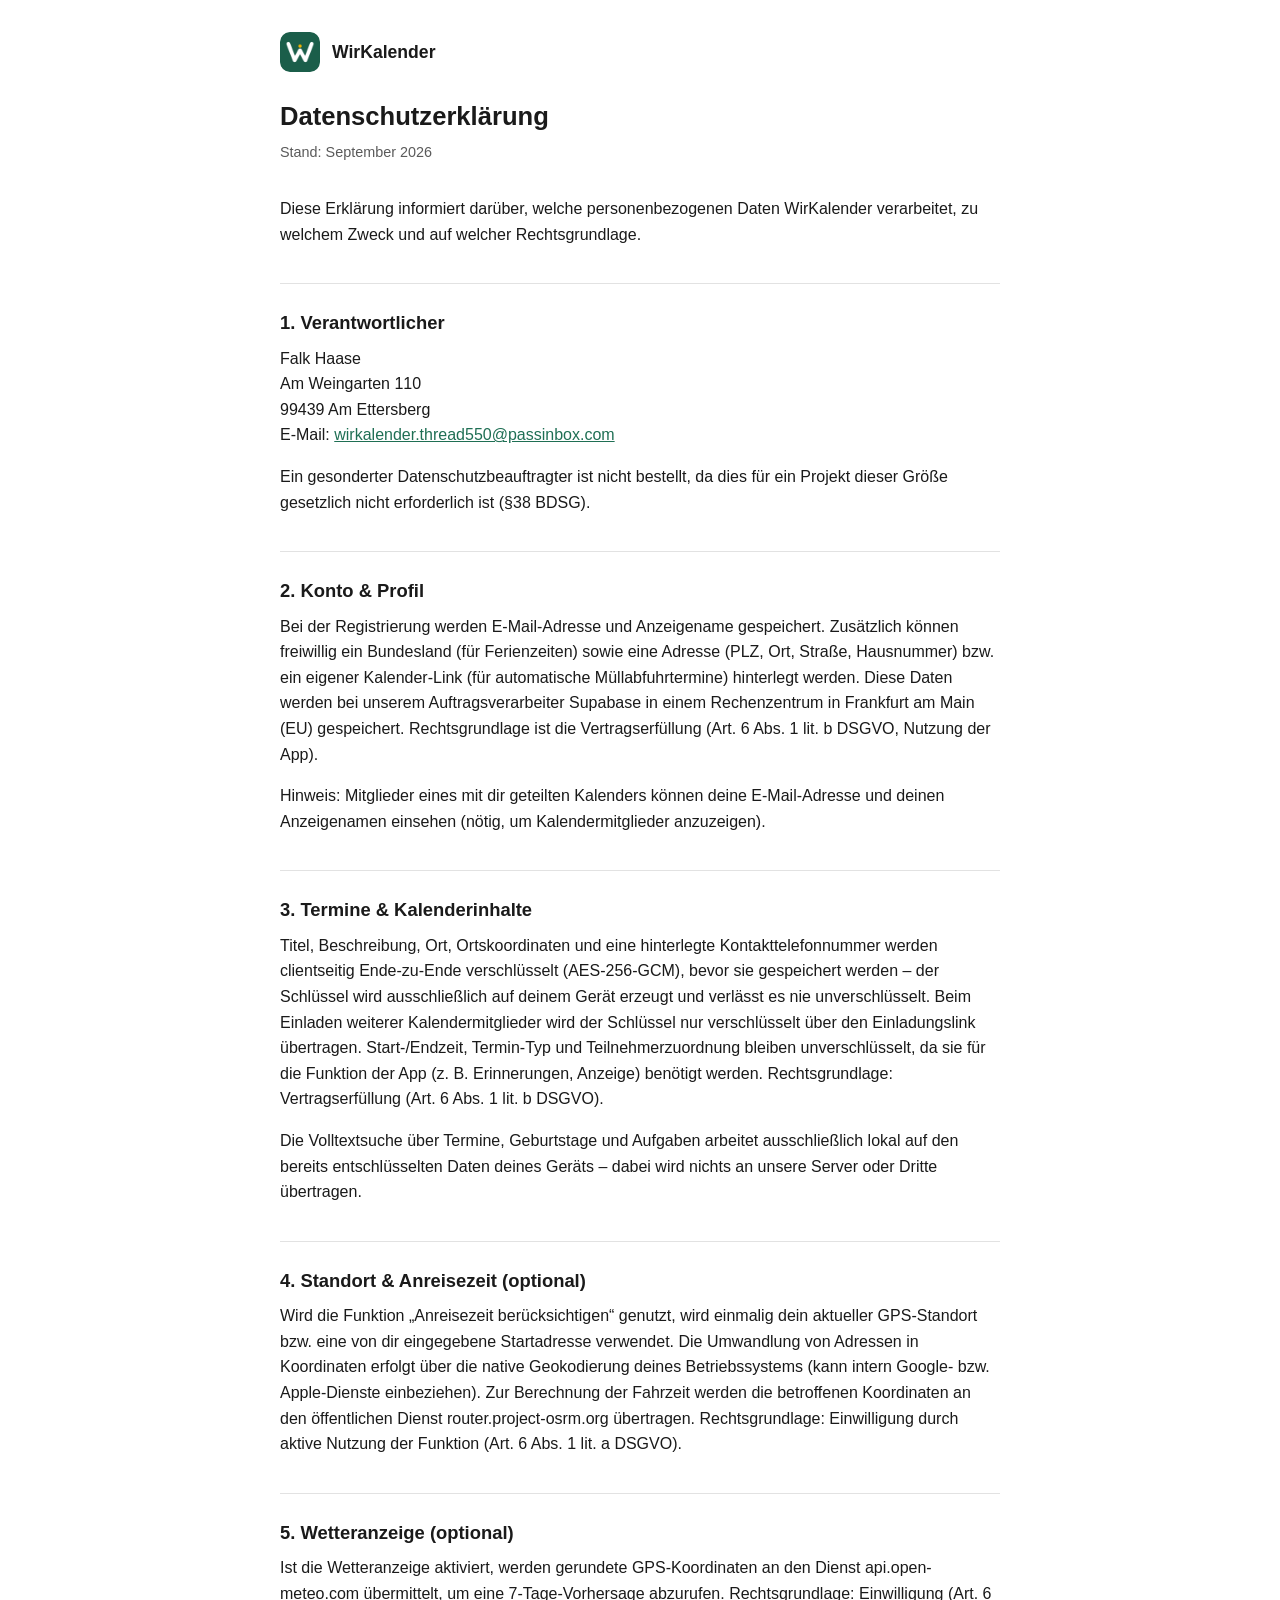
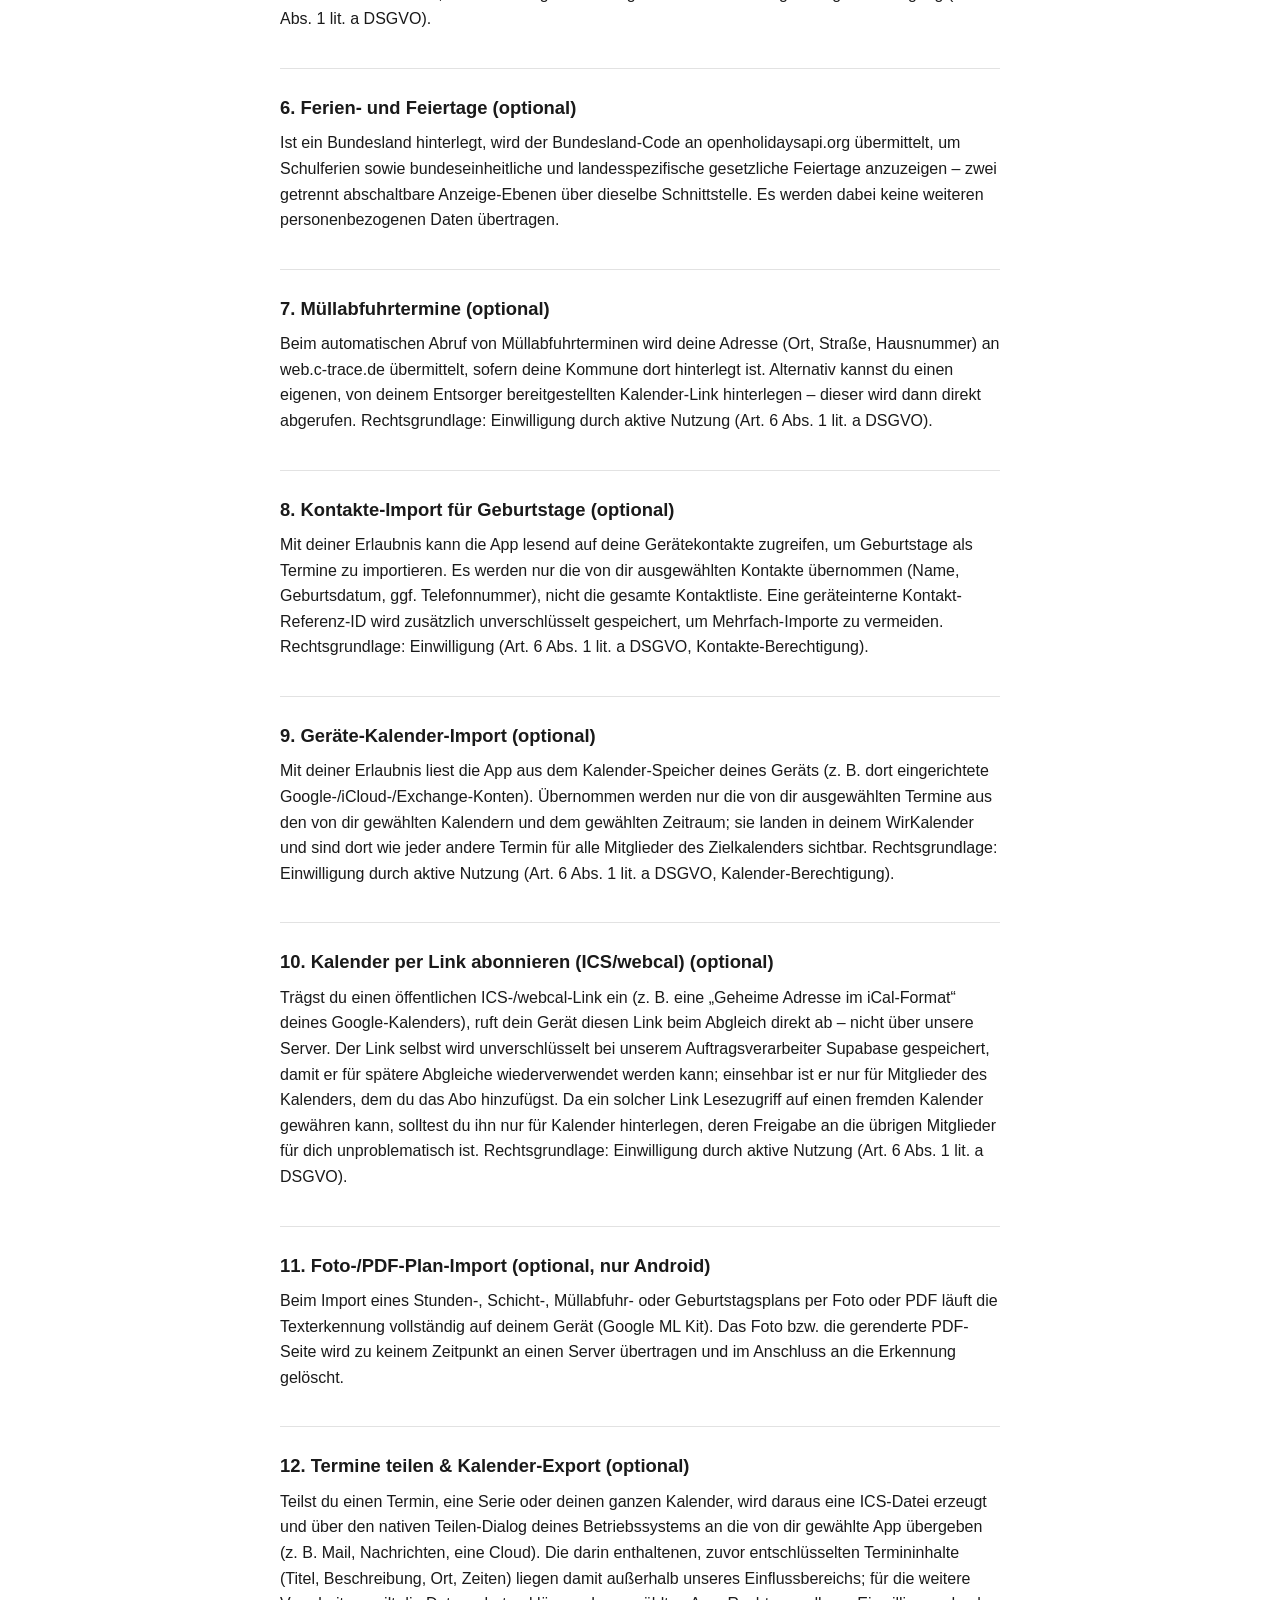
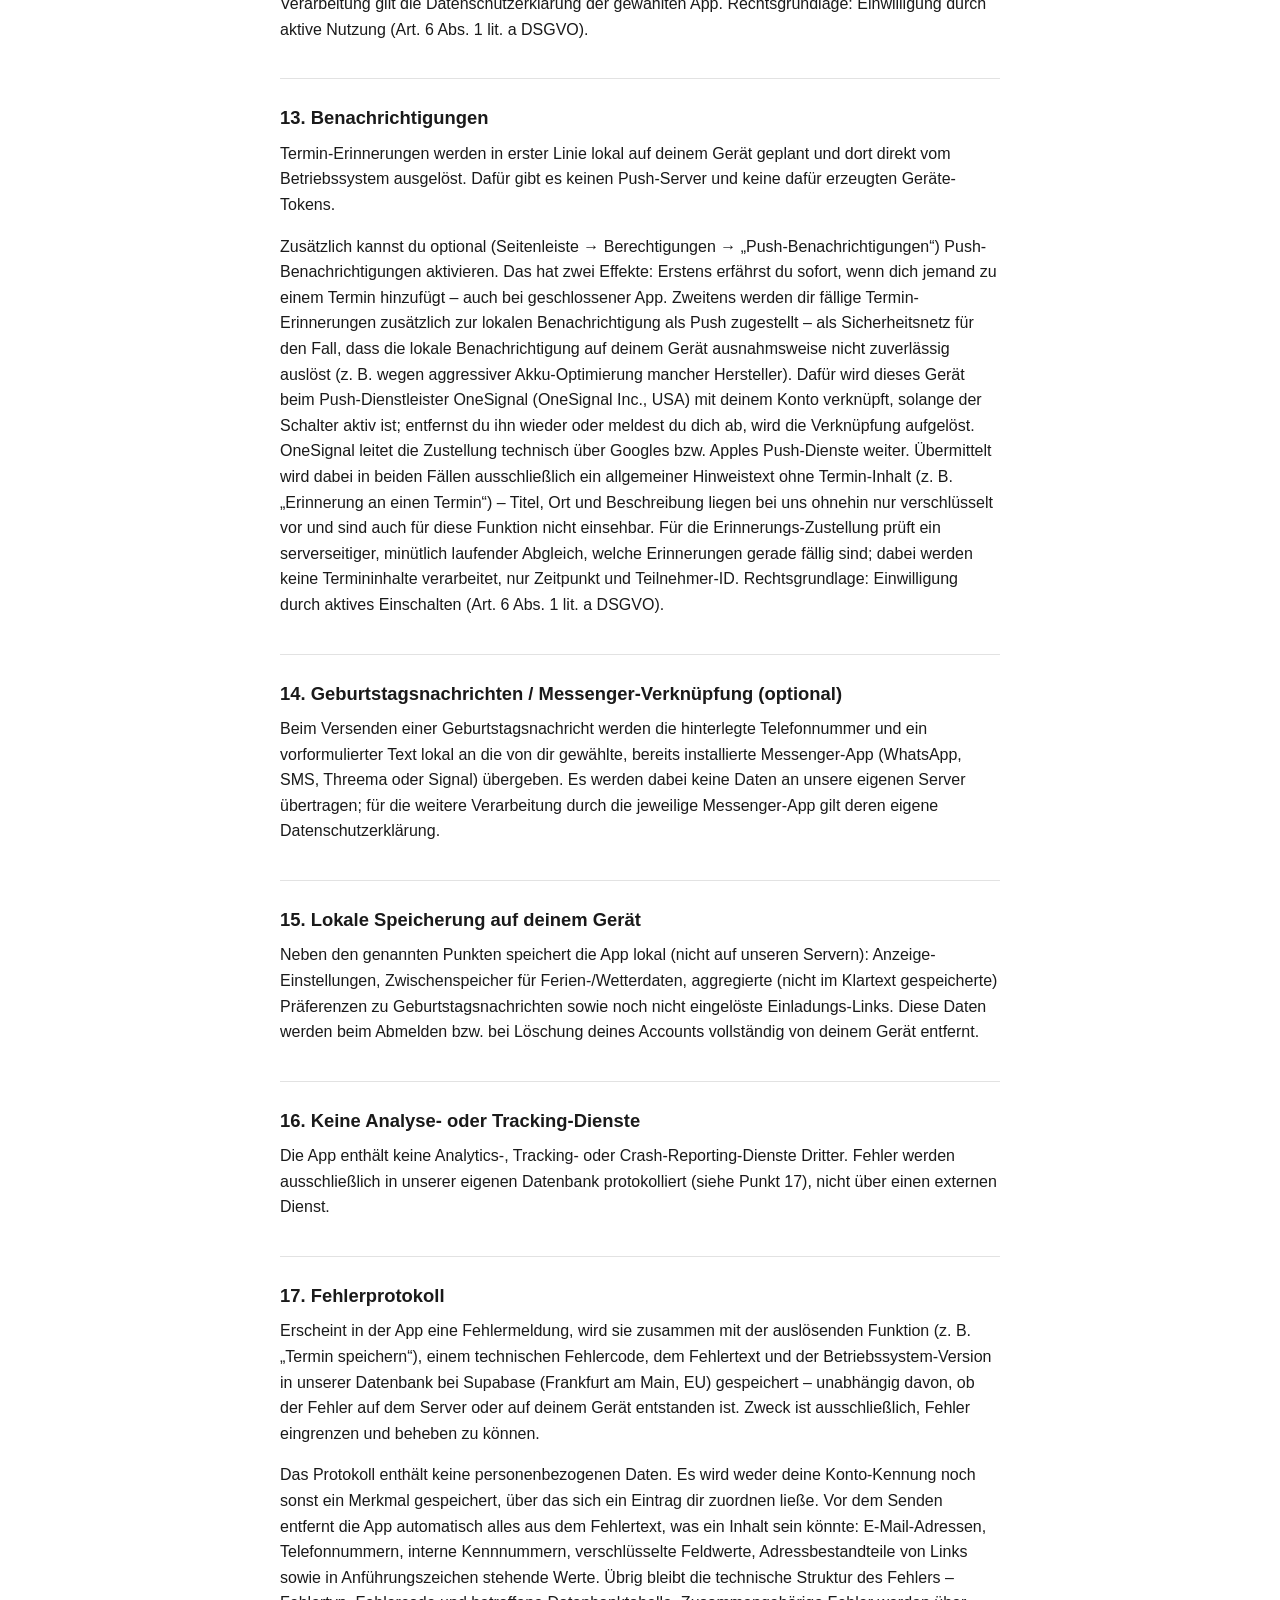
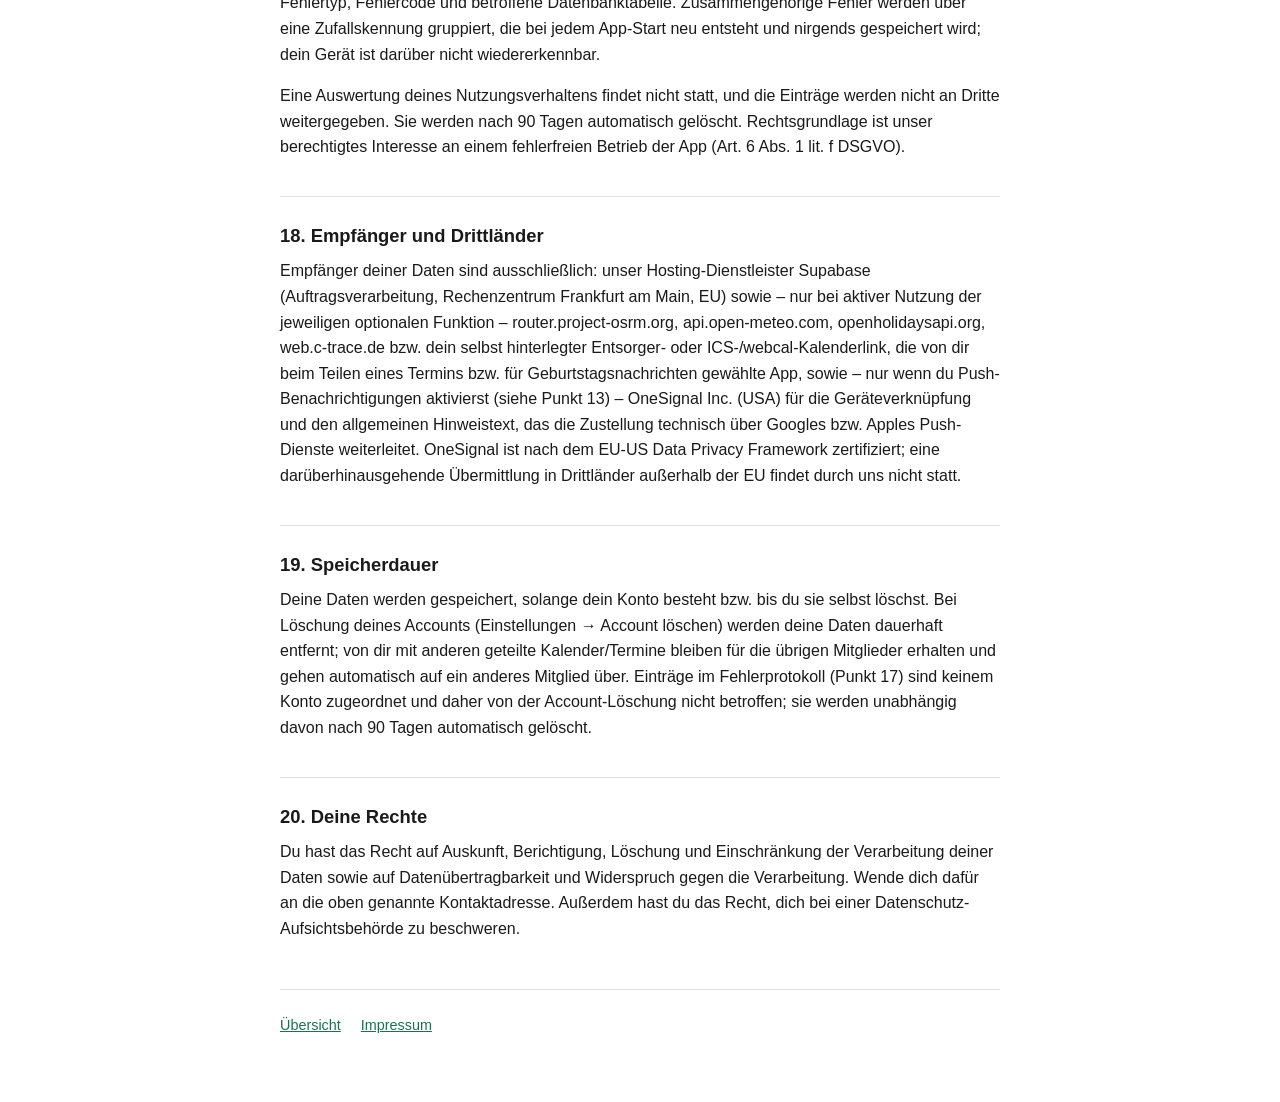
==== datenschutz.html @ 165d1c31 "Öffentliche Datenschutz-/Impressum-Seite für WirKalender (GitHub Pages) Statische, abhängigkeitsfrei" ====
<!DOCTYPE html>
<html lang="de">
<head>
<meta charset="UTF-8">
<meta name="viewport" content="width=device-width, initial-scale=1">
<title>Datenschutzerklärung – WirKalender</title>
<link rel="icon" href="icon.png">
<link rel="stylesheet" href="style.css">
</head>
<body>
<header class="app-header">
  <img src="icon.png" alt="">
  <span class="app-name">WirKalender</span>
</header>
<main>
  <h1>Datenschutzerklärung</h1>
  <p class="stand">Stand: September 2026</p>

  <p>Diese Erklärung informiert darüber, welche personenbezogenen Daten WirKalender
  verarbeitet, zu welchem Zweck und auf welcher Rechtsgrundlage.</p>

  <h2>1. Verantwortlicher</h2>
  <p>
    Falk Haase<br>
    Am Weingarten 110<br>
    99439 Am Ettersberg<br>
    E-Mail: <a href="mailto:wirkalender.thread550@passinbox.com">wirkalender.thread550@passinbox.com</a>
  </p>
  <p>Ein gesonderter Datenschutzbeauftragter ist nicht bestellt, da dies für ein Projekt
  dieser Größe gesetzlich nicht erforderlich ist (§38 BDSG).</p>

  <h2>2. Konto &amp; Profil</h2>
  <p>Bei der Registrierung werden E-Mail-Adresse und Anzeigename gespeichert. Zusätzlich
  können freiwillig ein Bundesland (für Ferienzeiten) sowie eine Adresse (PLZ, Ort, Straße,
  Hausnummer) bzw. ein eigener Kalender-Link (für automatische Müllabfuhrtermine) hinterlegt
  werden. Diese Daten werden bei unserem Auftragsverarbeiter Supabase in einem Rechenzentrum
  in Frankfurt am Main (EU) gespeichert. Rechtsgrundlage ist die Vertragserfüllung (Art. 6
  Abs. 1 lit. b DSGVO, Nutzung der App).</p>
  <p>Hinweis: Mitglieder eines mit dir geteilten Kalenders können deine E-Mail-Adresse und
  deinen Anzeigenamen einsehen (nötig, um Kalendermitglieder anzuzeigen).</p>

  <h2>3. Termine &amp; Kalenderinhalte</h2>
  <p>Titel, Beschreibung, Ort, Ortskoordinaten und eine hinterlegte Kontakttelefonnummer
  werden clientseitig Ende-zu-Ende verschlüsselt (AES-256-GCM), bevor sie gespeichert werden –
  der Schlüssel wird ausschließlich auf deinem Gerät erzeugt und verlässt es nie
  unverschlüsselt. Beim Einladen weiterer Kalendermitglieder wird der Schlüssel nur
  verschlüsselt über den Einladungslink übertragen. Start-/Endzeit, Termin-Typ und
  Teilnehmerzuordnung bleiben unverschlüsselt, da sie für die Funktion der App (z.&nbsp;B.
  Erinnerungen, Anzeige) benötigt werden. Rechtsgrundlage: Vertragserfüllung (Art. 6 Abs. 1
  lit. b DSGVO).</p>
  <p>Die Volltextsuche über Termine, Geburtstage und Aufgaben arbeitet ausschließlich lokal
  auf den bereits entschlüsselten Daten deines Geräts – dabei wird nichts an unsere Server
  oder Dritte übertragen.</p>

  <h2>4. Standort &amp; Anreisezeit (optional)</h2>
  <p>Wird die Funktion „Anreisezeit berücksichtigen“ genutzt, wird einmalig dein aktueller
  GPS-Standort bzw. eine von dir eingegebene Startadresse verwendet. Die Umwandlung von
  Adressen in Koordinaten erfolgt über die native Geokodierung deines Betriebssystems (kann
  intern Google- bzw. Apple-Dienste einbeziehen). Zur Berechnung der Fahrzeit werden die
  betroffenen Koordinaten an den öffentlichen Dienst router.project-osrm.org übertragen.
  Rechtsgrundlage: Einwilligung durch aktive Nutzung der Funktion (Art. 6 Abs. 1 lit. a
  DSGVO).</p>

  <h2>5. Wetteranzeige (optional)</h2>
  <p>Ist die Wetteranzeige aktiviert, werden gerundete GPS-Koordinaten an den Dienst
  api.open-meteo.com übermittelt, um eine 7-Tage-Vorhersage abzurufen. Rechtsgrundlage:
  Einwilligung (Art. 6 Abs. 1 lit. a DSGVO).</p>

  <h2>6. Ferien- und Feiertage (optional)</h2>
  <p>Ist ein Bundesland hinterlegt, wird der Bundesland-Code an openholidaysapi.org
  übermittelt, um Schulferien sowie bundeseinheitliche und landesspezifische gesetzliche
  Feiertage anzuzeigen – zwei getrennt abschaltbare Anzeige-Ebenen über dieselbe
  Schnittstelle. Es werden dabei keine weiteren personenbezogenen Daten übertragen.</p>

  <h2>7. Müllabfuhrtermine (optional)</h2>
  <p>Beim automatischen Abruf von Müllabfuhrterminen wird deine Adresse (Ort, Straße,
  Hausnummer) an web.c-trace.de übermittelt, sofern deine Kommune dort hinterlegt ist.
  Alternativ kannst du einen eigenen, von deinem Entsorger bereitgestellten Kalender-Link
  hinterlegen – dieser wird dann direkt abgerufen. Rechtsgrundlage: Einwilligung durch aktive
  Nutzung (Art. 6 Abs. 1 lit. a DSGVO).</p>

  <h2>8. Kontakte-Import für Geburtstage (optional)</h2>
  <p>Mit deiner Erlaubnis kann die App lesend auf deine Gerätekontakte zugreifen, um
  Geburtstage als Termine zu importieren. Es werden nur die von dir ausgewählten Kontakte
  übernommen (Name, Geburtsdatum, ggf. Telefonnummer), nicht die gesamte Kontaktliste. Eine
  geräteinterne Kontakt-Referenz-ID wird zusätzlich unverschlüsselt gespeichert, um
  Mehrfach-Importe zu vermeiden. Rechtsgrundlage: Einwilligung (Art. 6 Abs. 1 lit. a DSGVO,
  Kontakte-Berechtigung).</p>

  <h2>9. Geräte-Kalender-Import (optional)</h2>
  <p>Mit deiner Erlaubnis liest die App aus dem Kalender-Speicher deines Geräts (z.&nbsp;B.
  dort eingerichtete Google-/iCloud-/Exchange-Konten). Übernommen werden nur die von dir
  ausgewählten Termine aus den von dir gewählten Kalendern und dem gewählten Zeitraum; sie
  landen in deinem WirKalender und sind dort wie jeder andere Termin für alle Mitglieder des
  Zielkalenders sichtbar. Rechtsgrundlage: Einwilligung durch aktive Nutzung (Art. 6 Abs. 1
  lit. a DSGVO, Kalender-Berechtigung).</p>

  <h2>10. Kalender per Link abonnieren (ICS/webcal) (optional)</h2>
  <p>Trägst du einen öffentlichen ICS-/webcal-Link ein (z.&nbsp;B. eine „Geheime Adresse im
  iCal-Format“ deines Google-Kalenders), ruft dein Gerät diesen Link beim Abgleich direkt ab –
  nicht über unsere Server. Der Link selbst wird unverschlüsselt bei unserem
  Auftragsverarbeiter Supabase gespeichert, damit er für spätere Abgleiche wiederverwendet
  werden kann; einsehbar ist er nur für Mitglieder des Kalenders, dem du das Abo hinzufügst.
  Da ein solcher Link Lesezugriff auf einen fremden Kalender gewähren kann, solltest du ihn
  nur für Kalender hinterlegen, deren Freigabe an die übrigen Mitglieder für dich
  unproblematisch ist. Rechtsgrundlage: Einwilligung durch aktive Nutzung (Art. 6 Abs. 1
  lit. a DSGVO).</p>

  <h2>11. Foto-/PDF-Plan-Import (optional, nur Android)</h2>
  <p>Beim Import eines Stunden-, Schicht-, Müllabfuhr- oder Geburtstagsplans per Foto oder PDF
  läuft die Texterkennung vollständig auf deinem Gerät (Google ML Kit). Das Foto bzw. die
  gerenderte PDF-Seite wird zu keinem Zeitpunkt an einen Server übertragen und im Anschluss an
  die Erkennung gelöscht.</p>

  <h2>12. Termine teilen &amp; Kalender-Export (optional)</h2>
  <p>Teilst du einen Termin, eine Serie oder deinen ganzen Kalender, wird daraus eine
  ICS-Datei erzeugt und über den nativen Teilen-Dialog deines Betriebssystems an die von dir
  gewählte App übergeben (z.&nbsp;B. Mail, Nachrichten, eine Cloud). Die darin enthaltenen,
  zuvor entschlüsselten Termininhalte (Titel, Beschreibung, Ort, Zeiten) liegen damit
  außerhalb unseres Einflussbereichs; für die weitere Verarbeitung gilt die
  Datenschutzerklärung der gewählten App. Rechtsgrundlage: Einwilligung durch aktive Nutzung
  (Art. 6 Abs. 1 lit. a DSGVO).</p>

  <h2>13. Benachrichtigungen</h2>
  <p>Termin-Erinnerungen werden in erster Linie lokal auf deinem Gerät geplant und dort direkt
  vom Betriebssystem ausgelöst. Dafür gibt es keinen Push-Server und keine dafür erzeugten
  Geräte-Tokens.</p>
  <p>Zusätzlich kannst du optional (Seitenleiste → Berechtigungen → „Push-Benachrichtigungen“)
  Push-Benachrichtigungen aktivieren. Das hat zwei Effekte: Erstens erfährst du sofort, wenn
  dich jemand zu einem Termin hinzufügt – auch bei geschlossener App. Zweitens werden dir
  fällige Termin-Erinnerungen zusätzlich zur lokalen Benachrichtigung als Push zugestellt – als
  Sicherheitsnetz für den Fall, dass die lokale Benachrichtigung auf deinem Gerät ausnahmsweise
  nicht zuverlässig auslöst (z.&nbsp;B. wegen aggressiver Akku-Optimierung mancher Hersteller).
  Dafür wird dieses Gerät beim Push-Dienstleister OneSignal (OneSignal Inc., USA) mit deinem
  Konto verknüpft, solange der Schalter aktiv ist; entfernst du ihn wieder oder meldest du dich
  ab, wird die Verknüpfung aufgelöst. OneSignal leitet die Zustellung technisch über Googles
  bzw. Apples Push-Dienste weiter. Übermittelt wird dabei in beiden Fällen ausschließlich ein
  allgemeiner Hinweistext ohne Termin-Inhalt (z.&nbsp;B. „Erinnerung an einen Termin“) – Titel,
  Ort und Beschreibung liegen bei uns ohnehin nur verschlüsselt vor und sind auch für diese
  Funktion nicht einsehbar. Für die Erinnerungs-Zustellung prüft ein serverseitiger, minütlich
  laufender Abgleich, welche Erinnerungen gerade fällig sind; dabei werden keine Termininhalte
  verarbeitet, nur Zeitpunkt und Teilnehmer-ID. Rechtsgrundlage: Einwilligung durch aktives
  Einschalten (Art. 6 Abs. 1 lit. a DSGVO).</p>

  <h2>14. Geburtstagsnachrichten / Messenger-Verknüpfung (optional)</h2>
  <p>Beim Versenden einer Geburtstagsnachricht werden die hinterlegte Telefonnummer und ein
  vorformulierter Text lokal an die von dir gewählte, bereits installierte Messenger-App
  (WhatsApp, SMS, Threema oder Signal) übergeben. Es werden dabei keine Daten an unsere
  eigenen Server übertragen; für die weitere Verarbeitung durch die jeweilige Messenger-App
  gilt deren eigene Datenschutzerklärung.</p>

  <h2>15. Lokale Speicherung auf deinem Gerät</h2>
  <p>Neben den genannten Punkten speichert die App lokal (nicht auf unseren Servern):
  Anzeige-Einstellungen, Zwischenspeicher für Ferien-/Wetterdaten, aggregierte (nicht im
  Klartext gespeicherte) Präferenzen zu Geburtstagsnachrichten sowie noch nicht eingelöste
  Einladungs-Links. Diese Daten werden beim Abmelden bzw. bei Löschung deines Accounts
  vollständig von deinem Gerät entfernt.</p>

  <h2>16. Keine Analyse- oder Tracking-Dienste</h2>
  <p>Die App enthält keine Analytics-, Tracking- oder Crash-Reporting-Dienste Dritter. Fehler
  werden ausschließlich in unserer eigenen Datenbank protokolliert (siehe Punkt 17), nicht
  über einen externen Dienst.</p>

  <h2>17. Fehlerprotokoll</h2>
  <p>Erscheint in der App eine Fehlermeldung, wird sie zusammen mit der auslösenden Funktion
  (z.&nbsp;B. „Termin speichern“), einem technischen Fehlercode, dem Fehlertext und der
  Betriebssystem-Version in unserer Datenbank bei Supabase (Frankfurt am Main, EU) gespeichert
  – unabhängig davon, ob der Fehler auf dem Server oder auf deinem Gerät entstanden ist. Zweck
  ist ausschließlich, Fehler eingrenzen und beheben zu können.</p>
  <p>Das Protokoll enthält keine personenbezogenen Daten. Es wird weder deine Konto-Kennung
  noch sonst ein Merkmal gespeichert, über das sich ein Eintrag dir zuordnen ließe. Vor dem
  Senden entfernt die App automatisch alles aus dem Fehlertext, was ein Inhalt sein könnte:
  E-Mail-Adressen, Telefonnummern, interne Kennnummern, verschlüsselte Feldwerte,
  Adressbestandteile von Links sowie in Anführungszeichen stehende Werte. Übrig bleibt die
  technische Struktur des Fehlers – Fehlertyp, Fehlercode und betroffene Datenbanktabelle.
  Zusammengehörige Fehler werden über eine Zufallskennung gruppiert, die bei jedem App-Start
  neu entsteht und nirgends gespeichert wird; dein Gerät ist darüber nicht wiedererkennbar.</p>
  <p>Eine Auswertung deines Nutzungsverhaltens findet nicht statt, und die Einträge werden
  nicht an Dritte weitergegeben. Sie werden nach 90 Tagen automatisch gelöscht.
  Rechtsgrundlage ist unser berechtigtes Interesse an einem fehlerfreien Betrieb der App
  (Art. 6 Abs. 1 lit. f DSGVO).</p>

  <h2>18. Empfänger und Drittländer</h2>
  <p>Empfänger deiner Daten sind ausschließlich: unser Hosting-Dienstleister Supabase
  (Auftragsverarbeitung, Rechenzentrum Frankfurt am Main, EU) sowie – nur bei aktiver Nutzung
  der jeweiligen optionalen Funktion – router.project-osrm.org, api.open-meteo.com,
  openholidaysapi.org, web.c-trace.de bzw. dein selbst hinterlegter Entsorger- oder
  ICS-/webcal-Kalenderlink, die von dir beim Teilen eines Termins bzw. für
  Geburtstagsnachrichten gewählte App, sowie – nur wenn du Push-Benachrichtigungen aktivierst
  (siehe Punkt 13) – OneSignal Inc. (USA) für die Geräteverknüpfung und den allgemeinen
  Hinweistext, das die Zustellung technisch über Googles bzw. Apples Push-Dienste weiterleitet.
  OneSignal ist nach dem EU-US Data Privacy Framework zertifiziert; eine darüberhinausgehende
  Übermittlung in Drittländer außerhalb der EU findet durch uns nicht statt.</p>

  <h2>19. Speicherdauer</h2>
  <p>Deine Daten werden gespeichert, solange dein Konto besteht bzw. bis du sie selbst
  löschst. Bei Löschung deines Accounts (Einstellungen → Account löschen) werden deine Daten
  dauerhaft entfernt; von dir mit anderen geteilte Kalender/Termine bleiben für die übrigen
  Mitglieder erhalten und gehen automatisch auf ein anderes Mitglied über. Einträge im
  Fehlerprotokoll (Punkt 17) sind keinem Konto zugeordnet und daher von der Account-Löschung
  nicht betroffen; sie werden unabhängig davon nach 90 Tagen automatisch gelöscht.</p>

  <h2>20. Deine Rechte</h2>
  <p>Du hast das Recht auf Auskunft, Berichtigung, Löschung und Einschränkung der Verarbeitung
  deiner Daten sowie auf Datenübertragbarkeit und Widerspruch gegen die Verarbeitung. Wende
  dich dafür an die oben genannte Kontaktadresse. Außerdem hast du das Recht, dich bei einer
  Datenschutz-Aufsichtsbehörde zu beschweren.</p>

  <nav class="legal-links">
    <a href="index.html">Übersicht</a>
    <a href="impressum.html">Impressum</a>
  </nav>
</main>
</body>
</html>
---- style.css ----
:root {
  color-scheme: light dark;
  --bg: #ffffff;
  --fg: #1a1a1a;
  --muted: #5a5a5a;
  --accent: #1f6f54;
  --border: #e2e2e2;
  --max-width: 720px;
}

@media (prefers-color-scheme: dark) {
  :root {
    --bg: #121212;
    --fg: #ececec;
    --muted: #a8a8a8;
    --accent: #6fcf9e;
    --border: #2a2a2a;
  }
}

* {
  box-sizing: border-box;
}

body {
  margin: 0;
  padding: 2rem 1rem 4rem;
  background: var(--bg);
  color: var(--fg);
  font-family: -apple-system, BlinkMacSystemFont, "Segoe UI", Roboto, Helvetica, Arial, sans-serif;
  line-height: 1.6;
}

main {
  max-width: var(--max-width);
  margin: 0 auto;
}

header.app-header {
  max-width: var(--max-width);
  margin: 0 auto 1.5rem;
  display: flex;
  align-items: center;
  gap: 0.75rem;
}

header.app-header img {
  width: 40px;
  height: 40px;
  border-radius: 10px;
}

header.app-header .app-name {
  font-weight: 600;
  font-size: 1.1rem;
}

h1 {
  font-size: 1.6rem;
  margin-bottom: 0.25rem;
}

.stand {
  color: var(--muted);
  font-size: 0.9rem;
  margin-top: 0;
  margin-bottom: 2rem;
}

h2 {
  font-size: 1.15rem;
  margin-top: 2.25rem;
  margin-bottom: 0.5rem;
  border-top: 1px solid var(--border);
  padding-top: 1.5rem;
}

h3 {
  font-size: 1rem;
  margin-top: 1.5rem;
  margin-bottom: 0.35rem;
}

p {
  margin: 0 0 1rem;
}

a {
  color: var(--accent);
}

nav.legal-links {
  margin-top: 3rem;
  padding-top: 1.5rem;
  border-top: 1px solid var(--border);
  font-size: 0.9rem;
}

nav.legal-links a {
  margin-right: 1rem;
}

.index-links a {
  display: block;
  padding: 0.9rem 1rem;
  margin-bottom: 0.75rem;
  border: 1px solid var(--border);
  border-radius: 10px;
  text-decoration: none;
  color: var(--fg);
  font-weight: 500;
}

.index-links a:hover {
  border-color: var(--accent);
}

footer {
  margin-top: 3rem;
  color: var(--muted);
  font-size: 0.85rem;
}
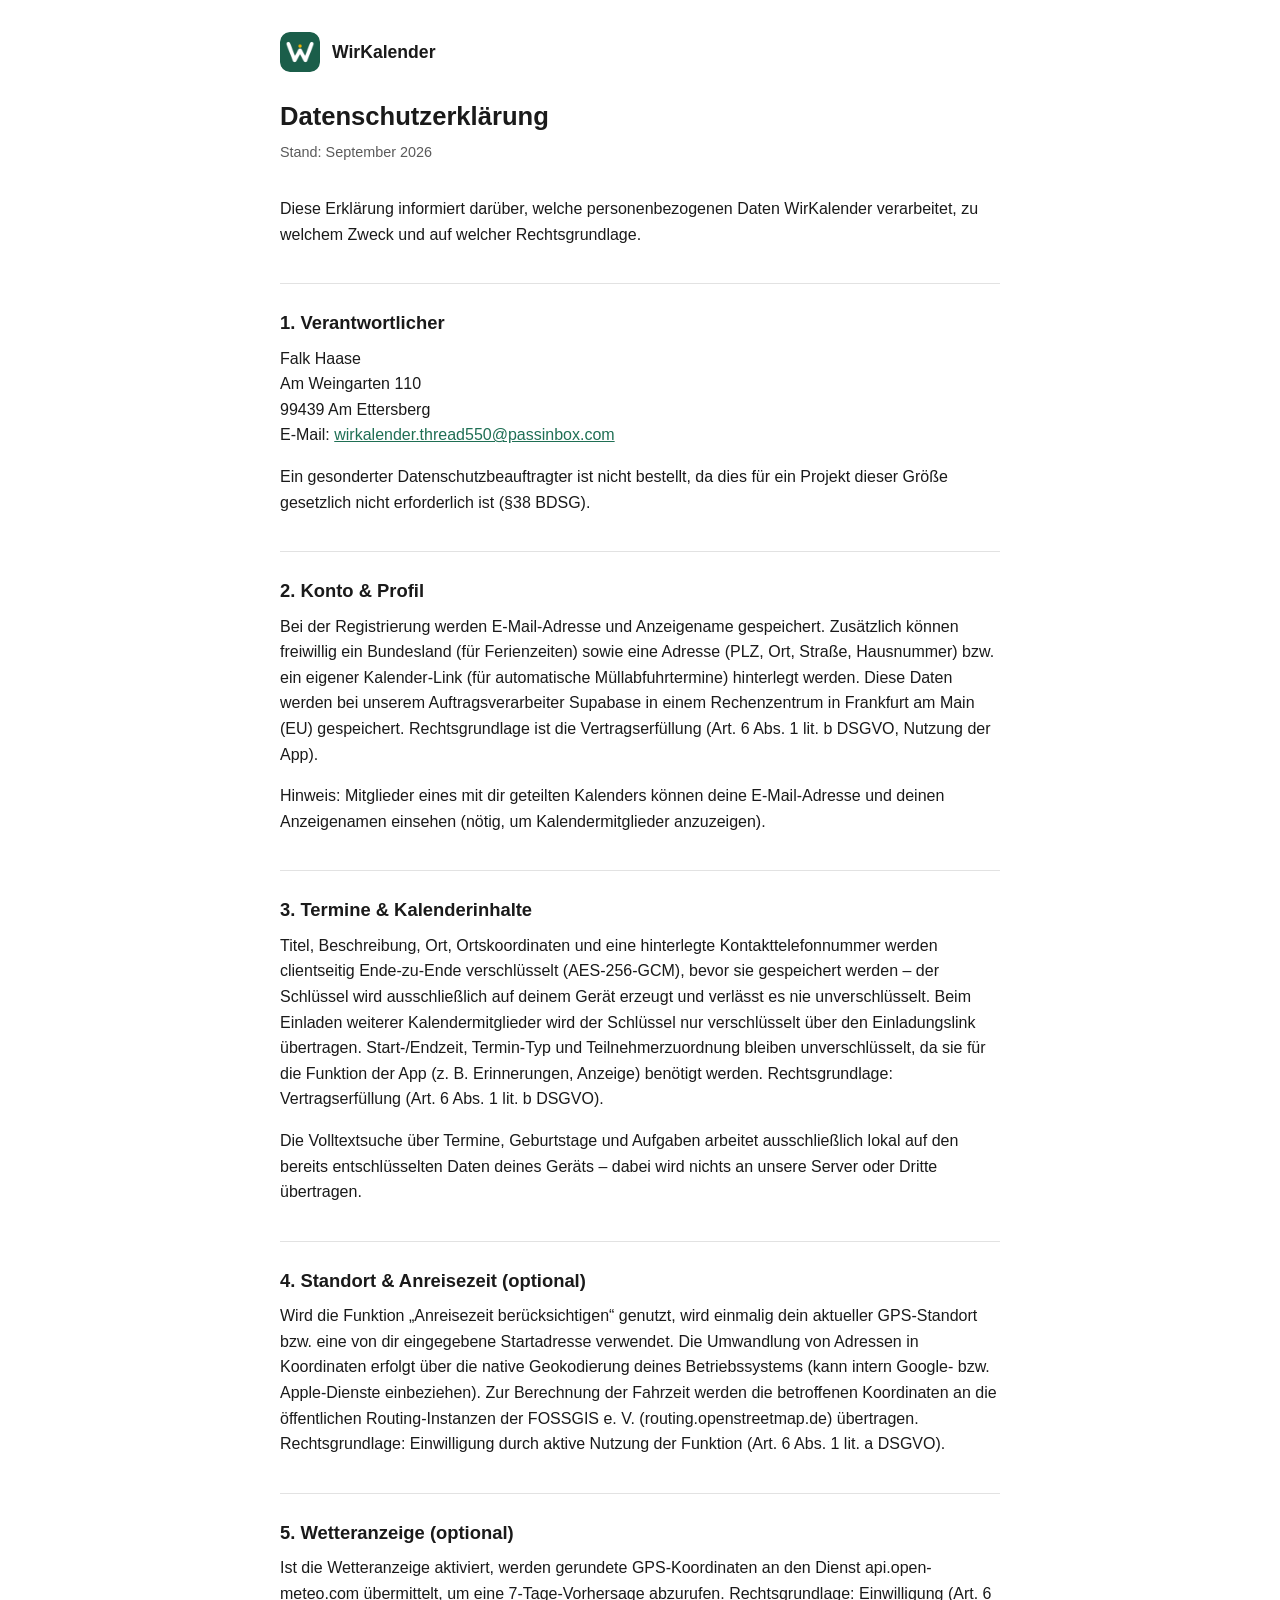
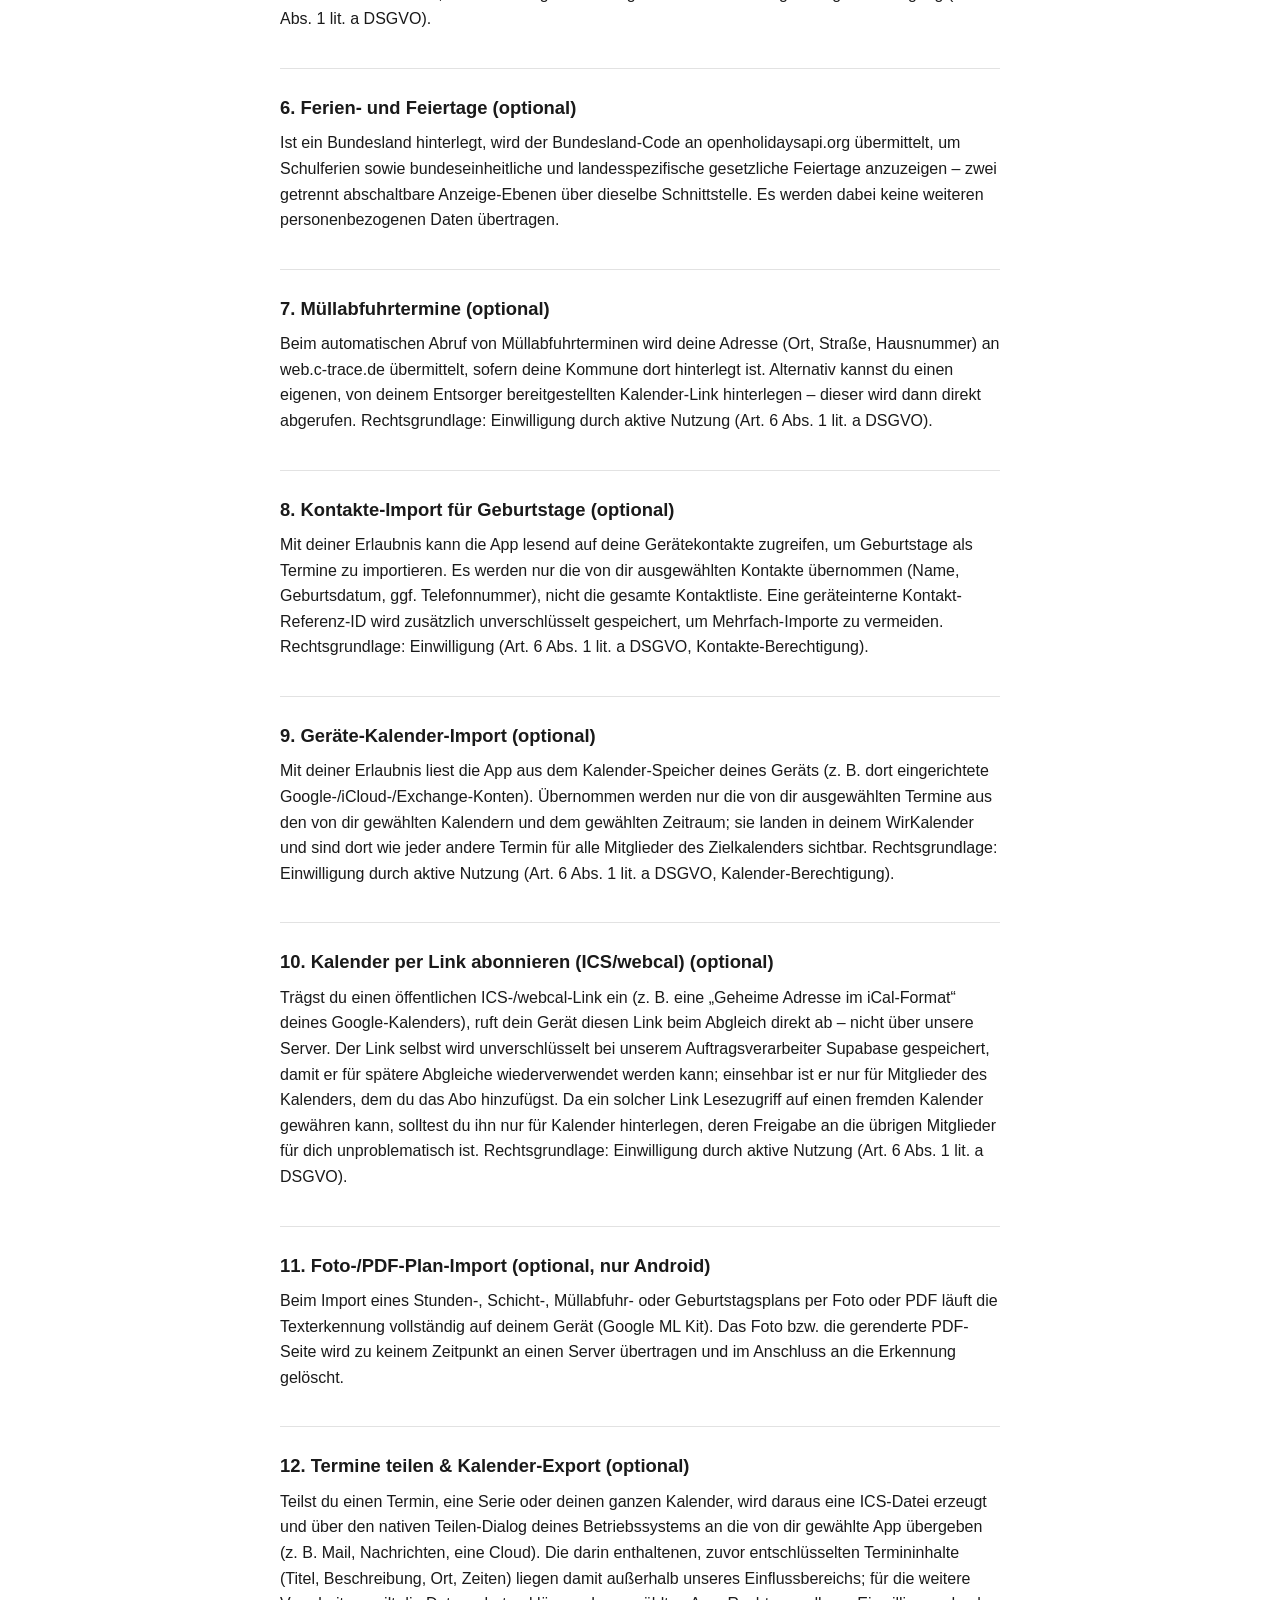
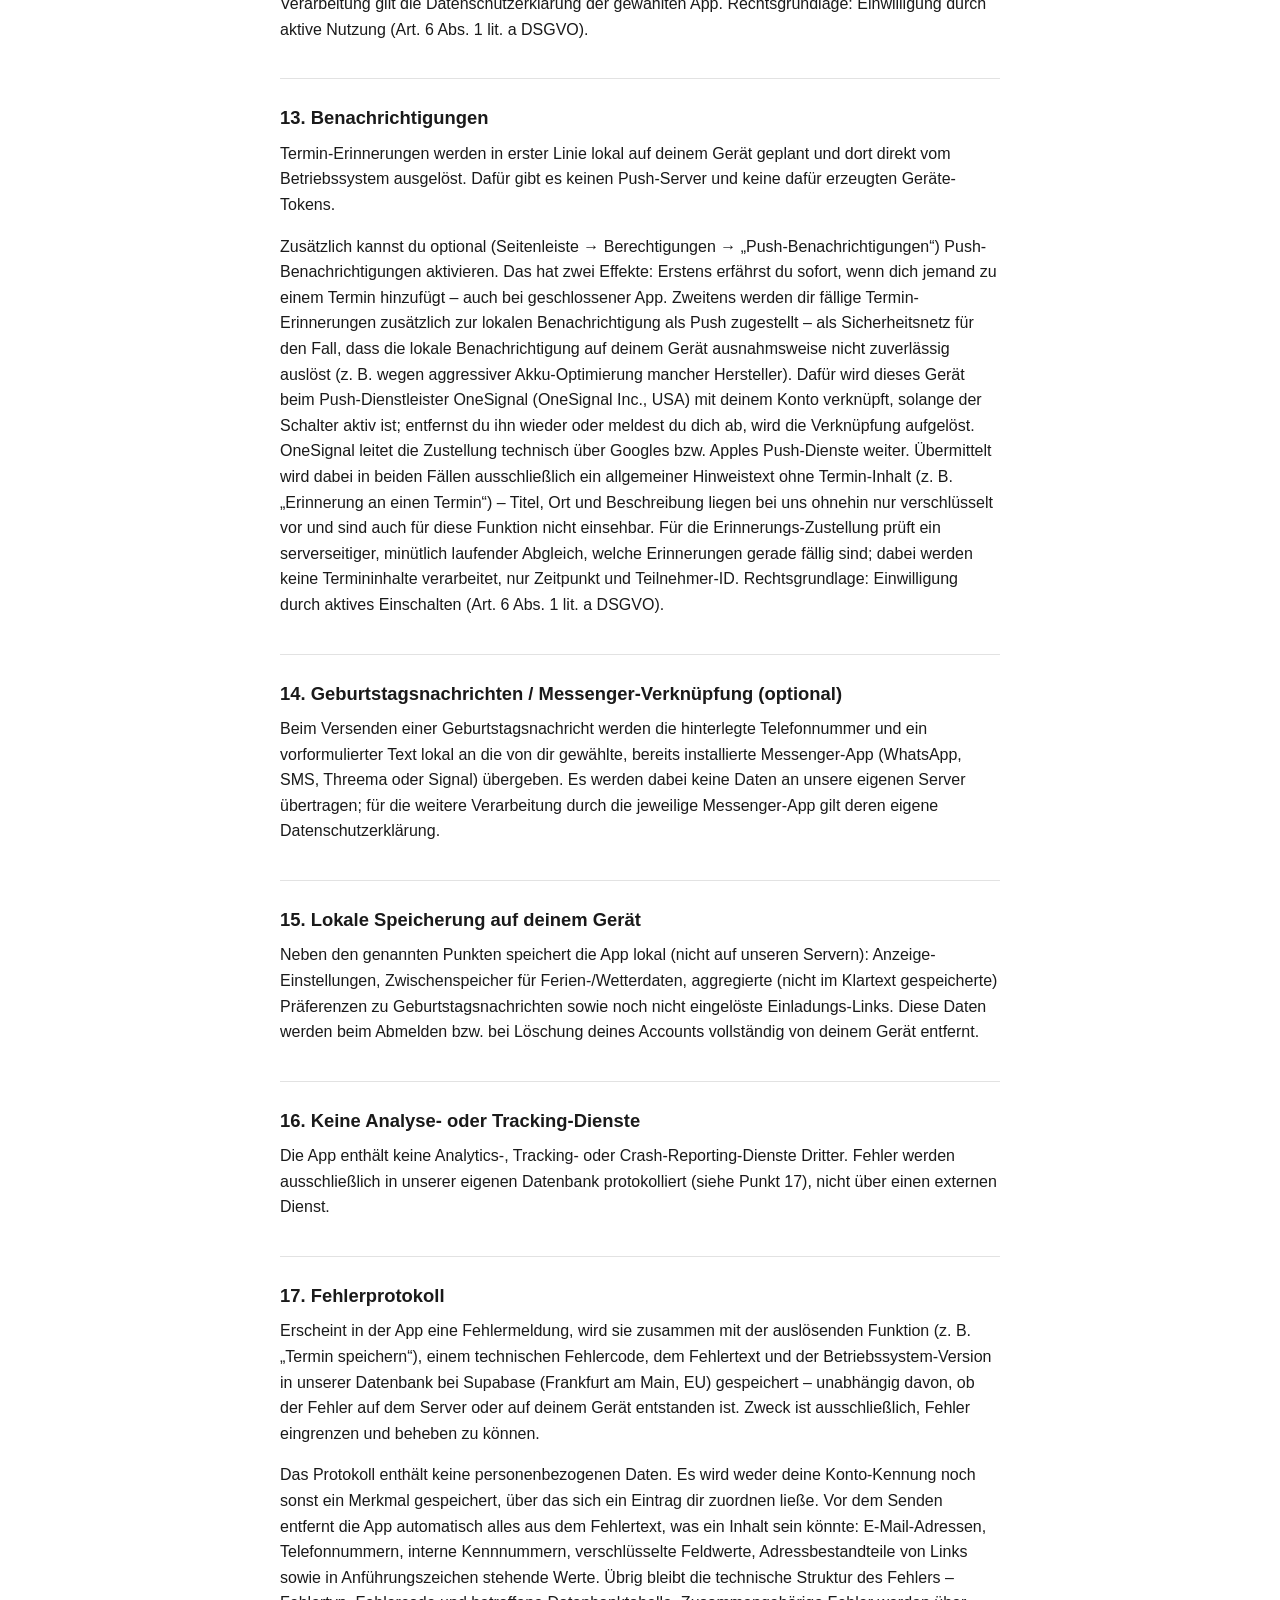
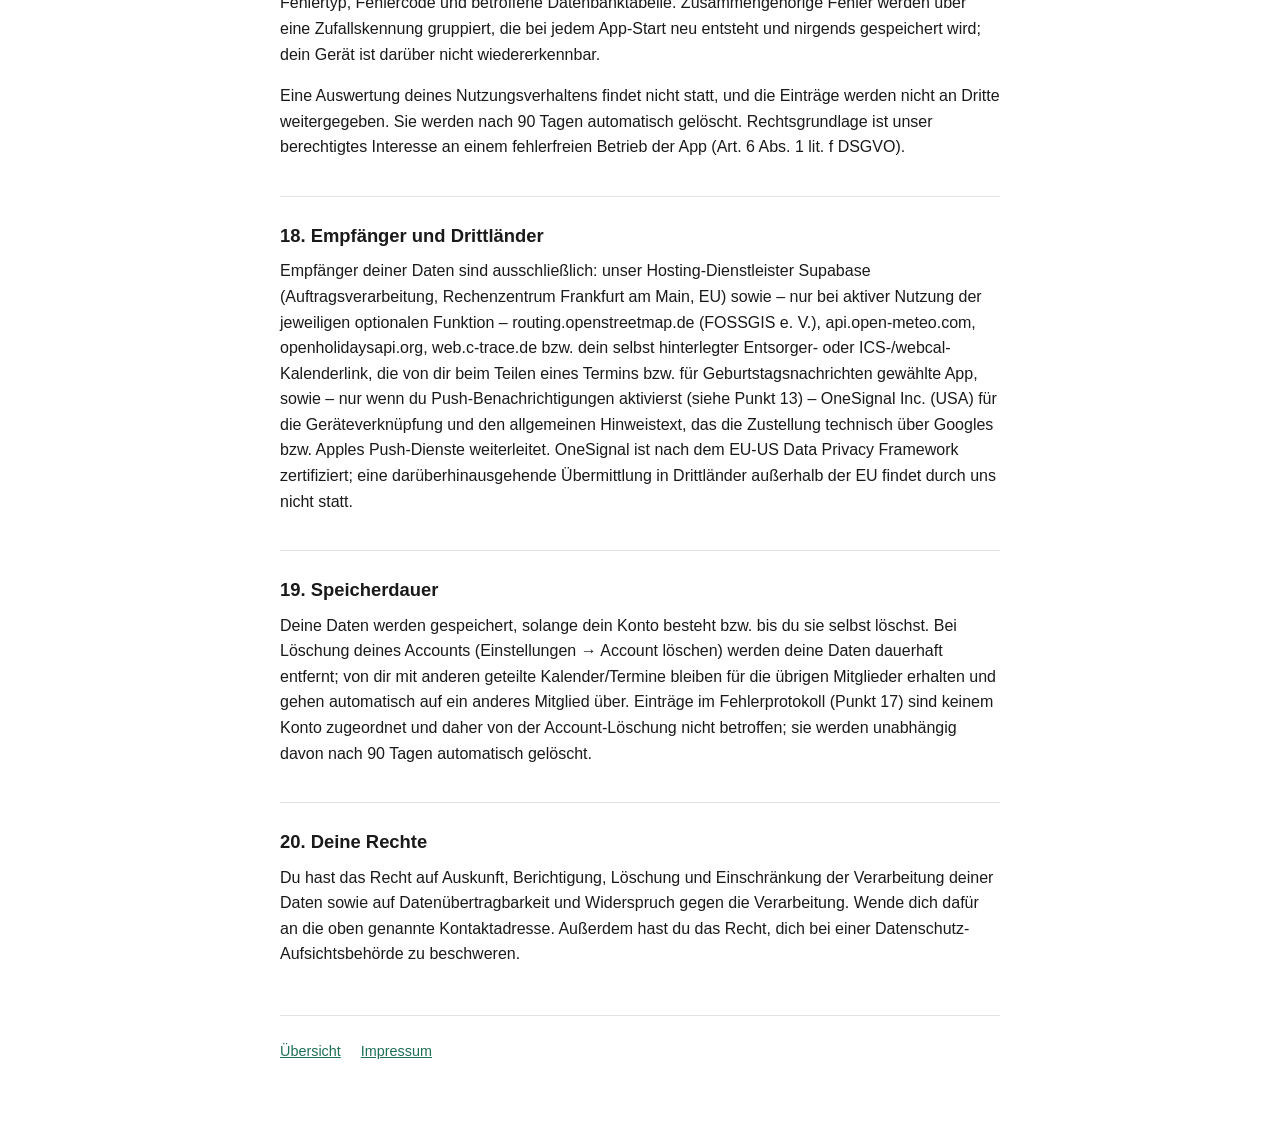
==== commit e8f01dc5: "Routing-Dienst korrigiert: FOSSGIS statt router.project-osrm.org Die Datenschutzerklärung nannte wei" ====
--- a/datenschutz.html
+++ b/datenschutz.html
@@ -57,9 +57,9 @@
   GPS-Standort bzw. eine von dir eingegebene Startadresse verwendet. Die Umwandlung von
   Adressen in Koordinaten erfolgt über die native Geokodierung deines Betriebssystems (kann
   intern Google- bzw. Apple-Dienste einbeziehen). Zur Berechnung der Fahrzeit werden die
-  betroffenen Koordinaten an den öffentlichen Dienst router.project-osrm.org übertragen.
-  Rechtsgrundlage: Einwilligung durch aktive Nutzung der Funktion (Art. 6 Abs. 1 lit. a
-  DSGVO).</p>
+  betroffenen Koordinaten an die öffentlichen Routing-Instanzen der FOSSGIS e.&nbsp;V.
+  (routing.openstreetmap.de) übertragen. Rechtsgrundlage: Einwilligung durch aktive Nutzung der
+  Funktion (Art. 6 Abs. 1 lit. a DSGVO).</p>
 
   <h2>5. Wetteranzeige (optional)</h2>
   <p>Ist die Wetteranzeige aktiviert, werden gerundete GPS-Koordinaten an den Dienst
@@ -183,7 +183,8 @@
   <h2>18. Empfänger und Drittländer</h2>
   <p>Empfänger deiner Daten sind ausschließlich: unser Hosting-Dienstleister Supabase
   (Auftragsverarbeitung, Rechenzentrum Frankfurt am Main, EU) sowie – nur bei aktiver Nutzung
-  der jeweiligen optionalen Funktion – router.project-osrm.org, api.open-meteo.com,
+  der jeweiligen optionalen Funktion – routing.openstreetmap.de (FOSSGIS e.&nbsp;V.),
+  api.open-meteo.com,
   openholidaysapi.org, web.c-trace.de bzw. dein selbst hinterlegter Entsorger- oder
   ICS-/webcal-Kalenderlink, die von dir beim Teilen eines Termins bzw. für
   Geburtstagsnachrichten gewählte App, sowie – nur wenn du Push-Benachrichtigungen aktivierst
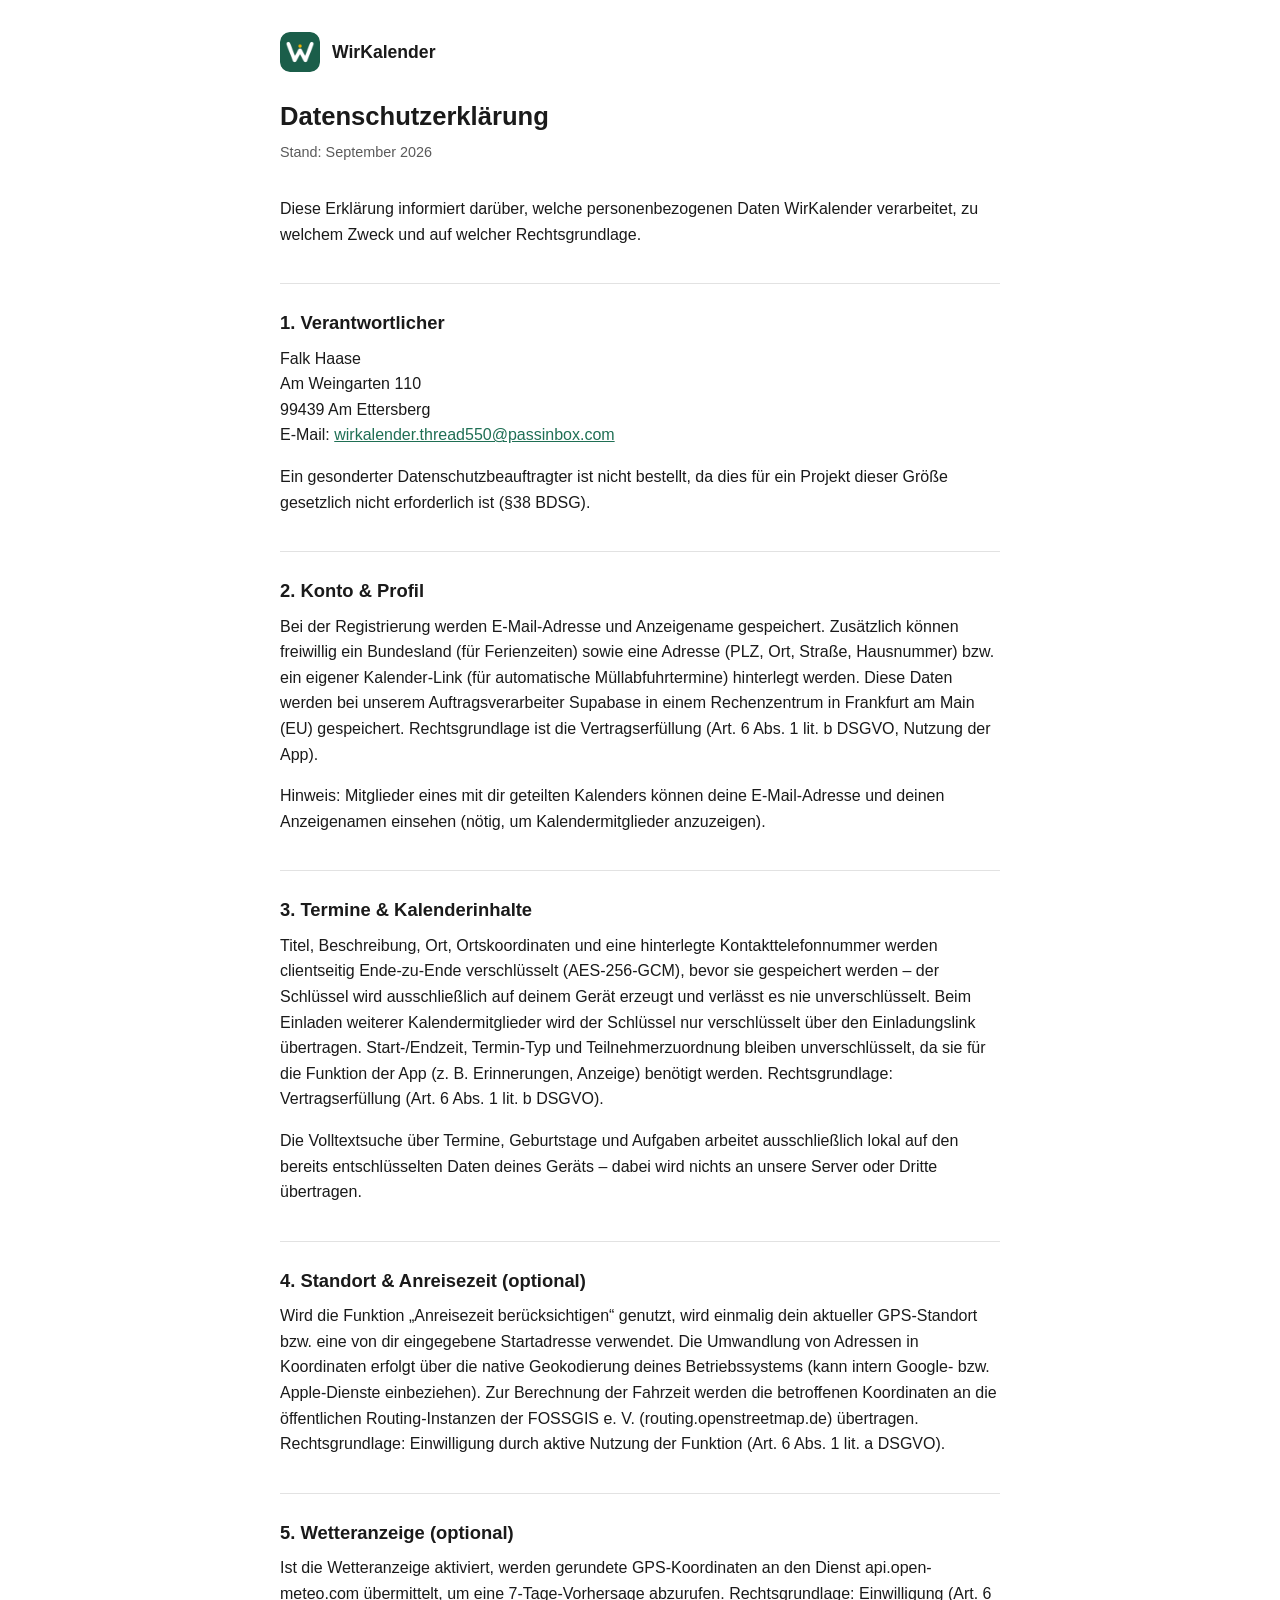
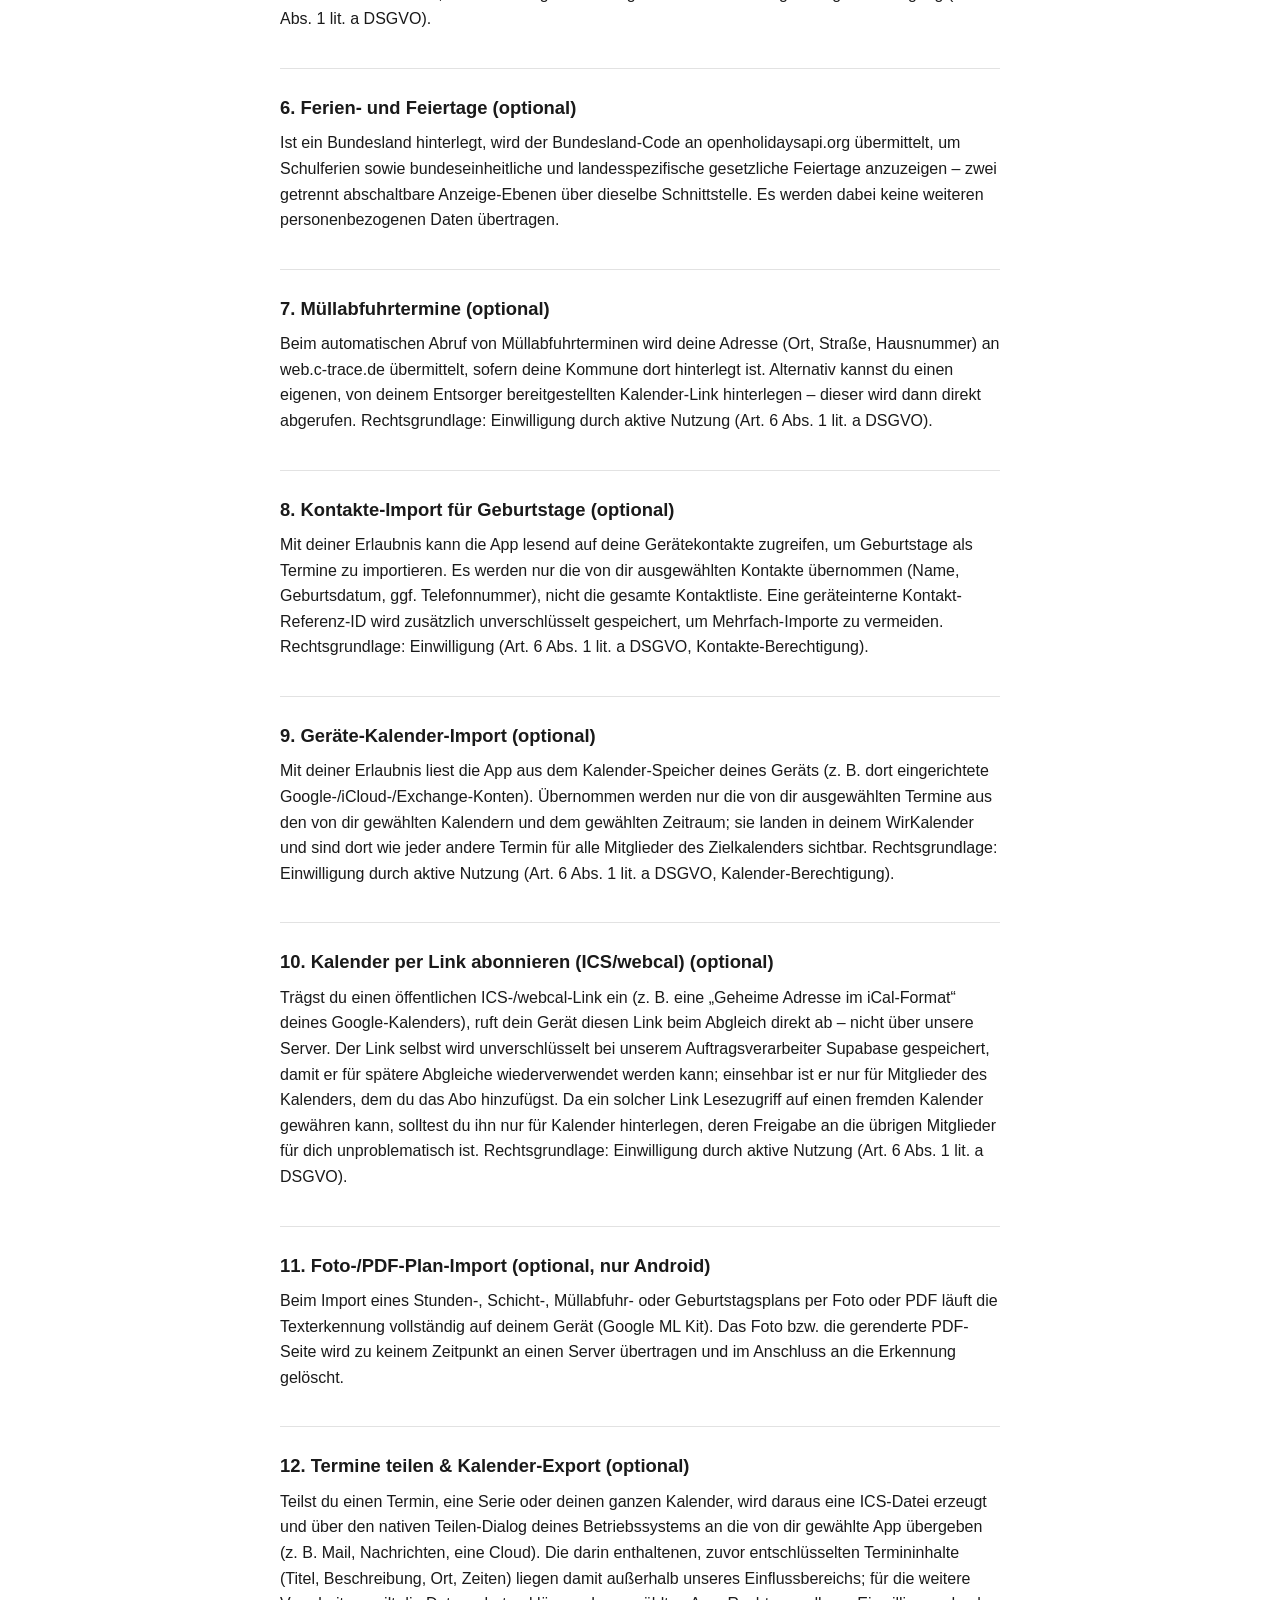
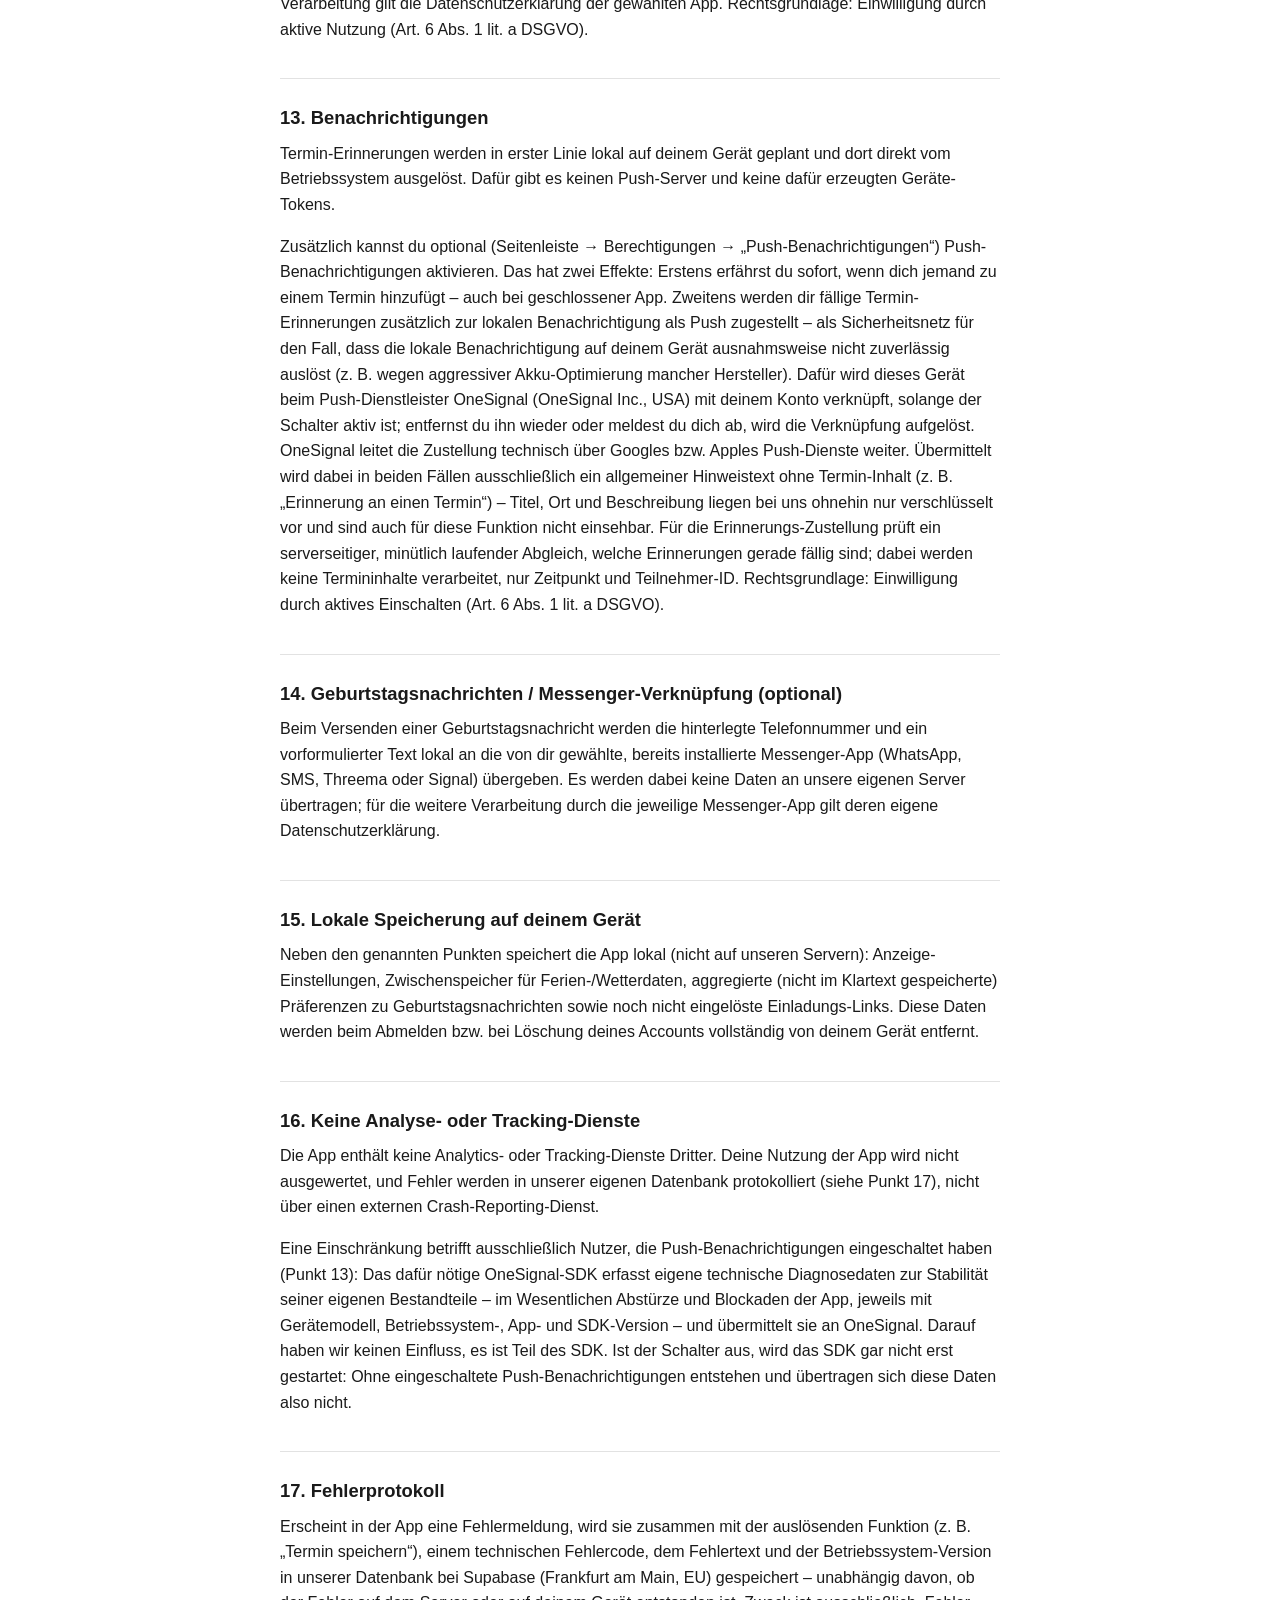
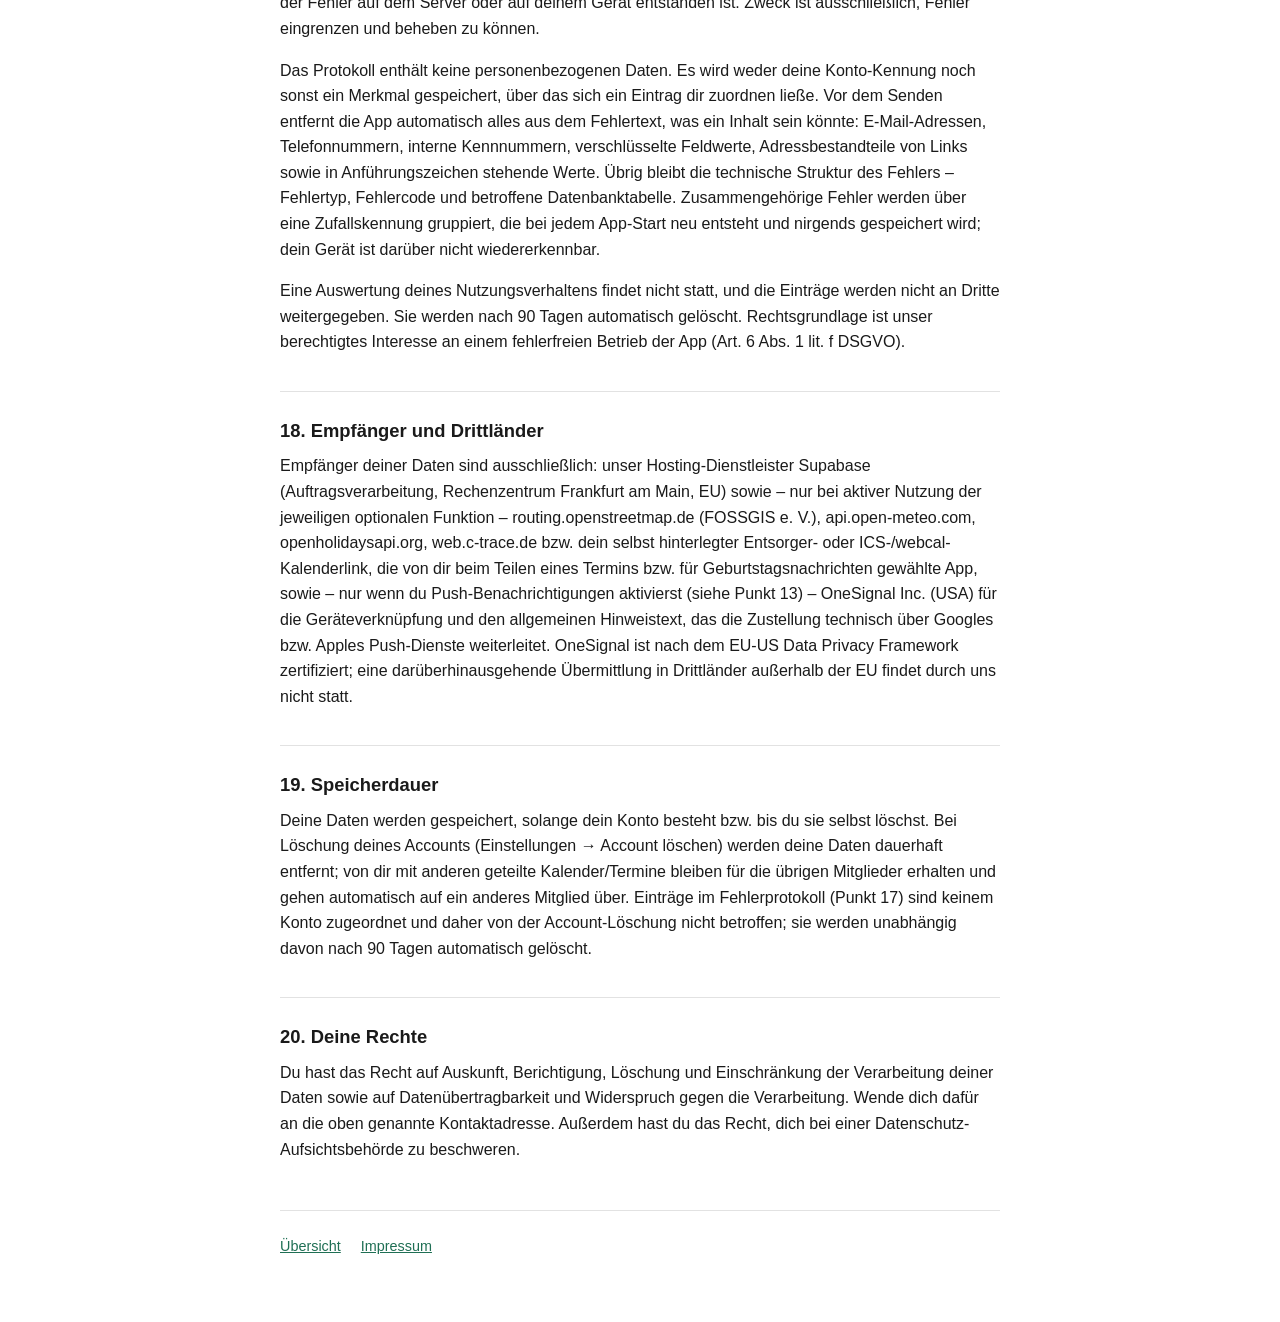
==== commit ada4d5f1: "Punkt 16 präzisiert: OneSignal-SDK erfasst eigene Diagnosedaten Der bisherige Satz "keine Crash-Repo" ====
--- a/datenschutz.html
+++ b/datenschutz.html
@@ -157,9 +157,16 @@
   vollständig von deinem Gerät entfernt.</p>
 
   <h2>16. Keine Analyse- oder Tracking-Dienste</h2>
-  <p>Die App enthält keine Analytics-, Tracking- oder Crash-Reporting-Dienste Dritter. Fehler
-  werden ausschließlich in unserer eigenen Datenbank protokolliert (siehe Punkt 17), nicht
-  über einen externen Dienst.</p>
+  <p>Die App enthält keine Analytics- oder Tracking-Dienste Dritter. Deine Nutzung der App wird
+  nicht ausgewertet, und Fehler werden in unserer eigenen Datenbank protokolliert (siehe
+  Punkt 17), nicht über einen externen Crash-Reporting-Dienst.</p>
+  <p>Eine Einschränkung betrifft ausschließlich Nutzer, die Push-Benachrichtigungen
+  eingeschaltet haben (Punkt 13): Das dafür nötige OneSignal-SDK erfasst eigene technische
+  Diagnosedaten zur Stabilität seiner eigenen Bestandteile – im Wesentlichen Abstürze und
+  Blockaden der App, jeweils mit Gerätemodell, Betriebssystem-, App- und SDK-Version – und
+  übermittelt sie an OneSignal. Darauf haben wir keinen Einfluss, es ist Teil des SDK. Ist der
+  Schalter aus, wird das SDK gar nicht erst gestartet: Ohne eingeschaltete
+  Push-Benachrichtigungen entstehen und übertragen sich diese Daten also nicht.</p>
 
   <h2>17. Fehlerprotokoll</h2>
   <p>Erscheint in der App eine Fehlermeldung, wird sie zusammen mit der auslösenden Funktion
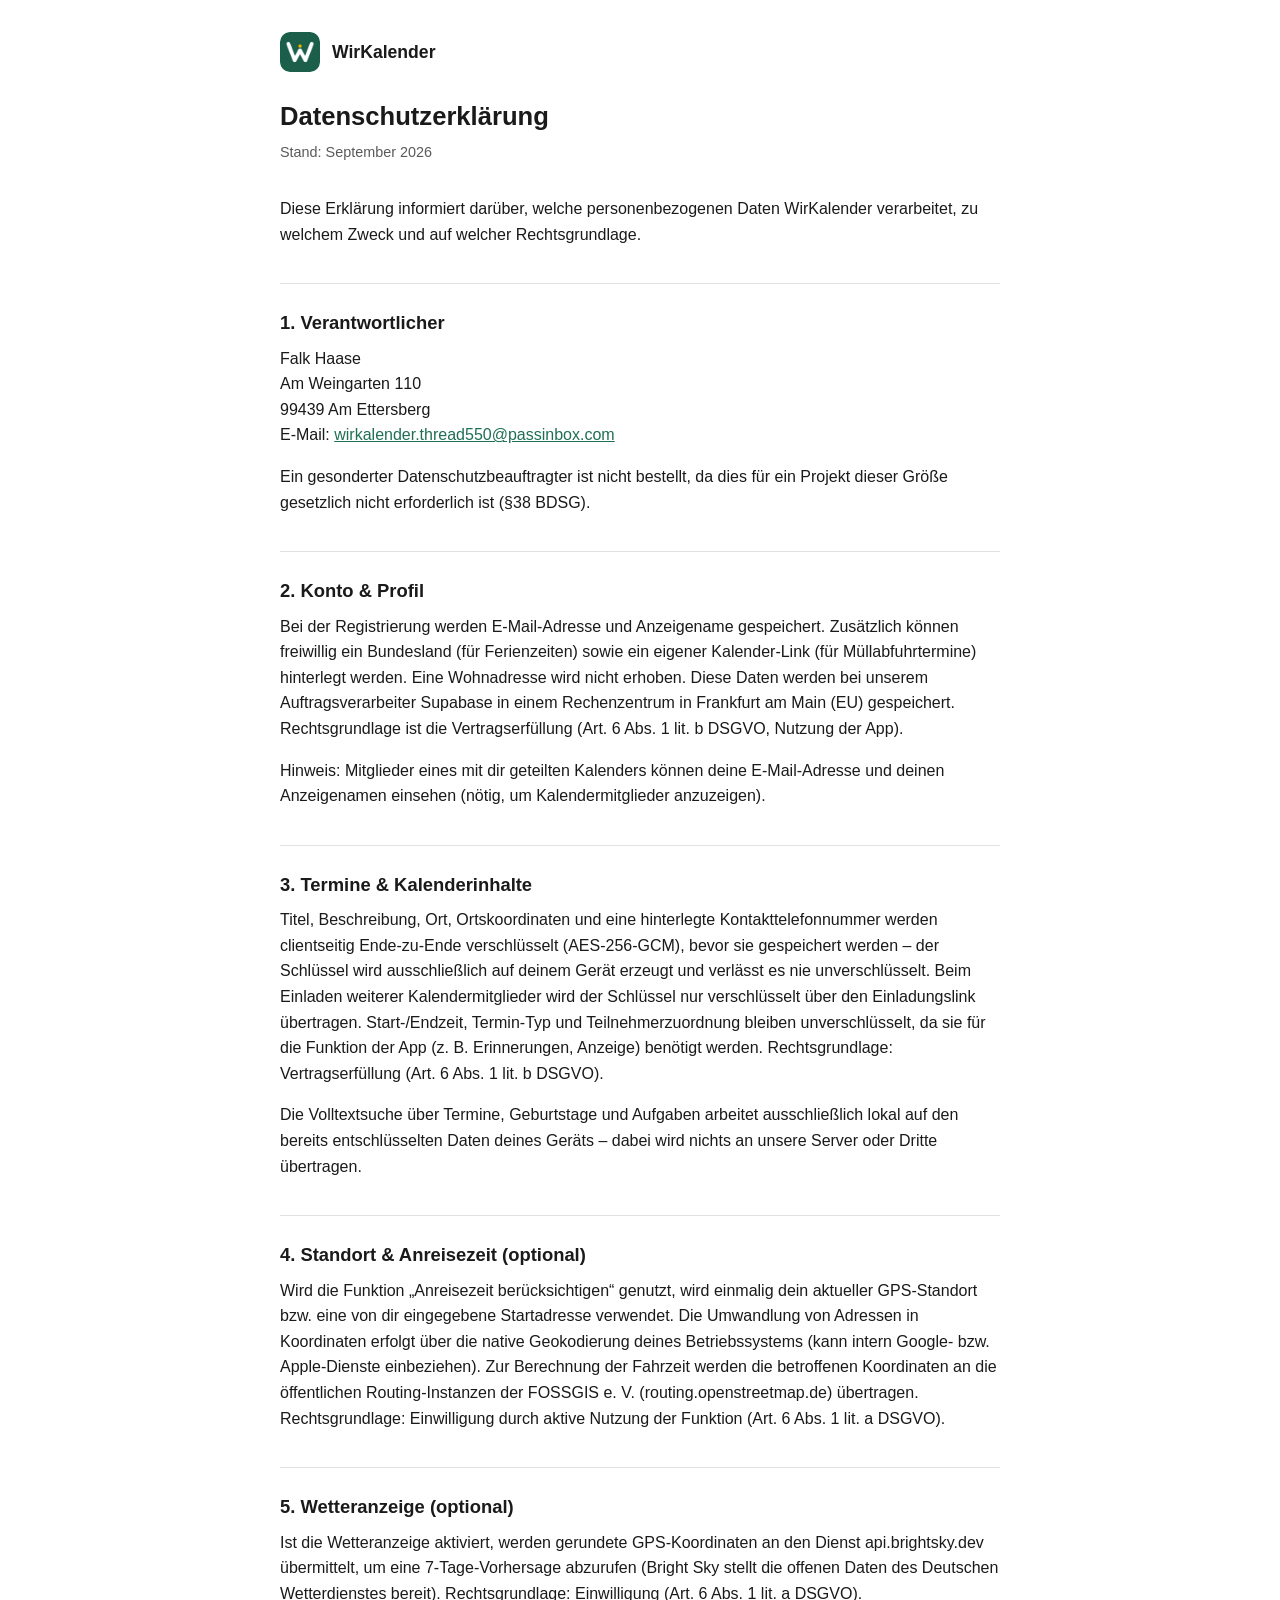
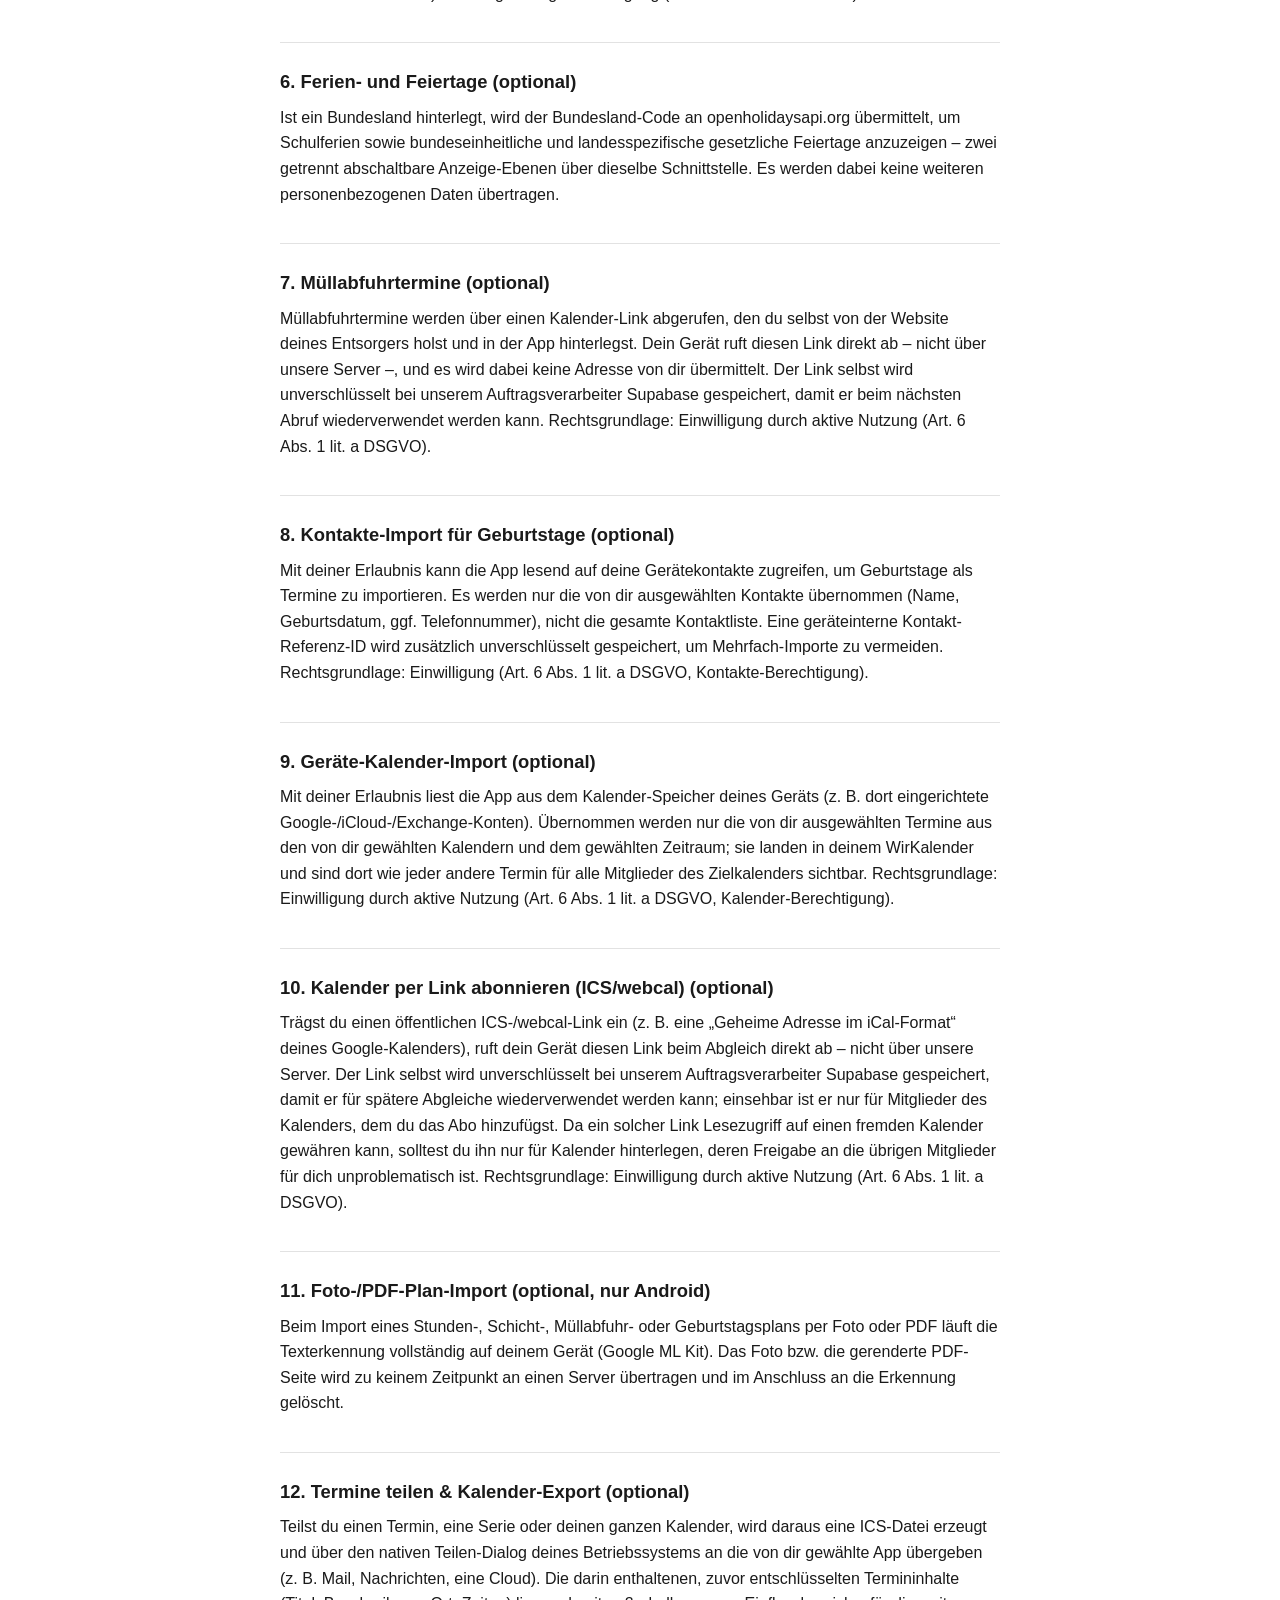
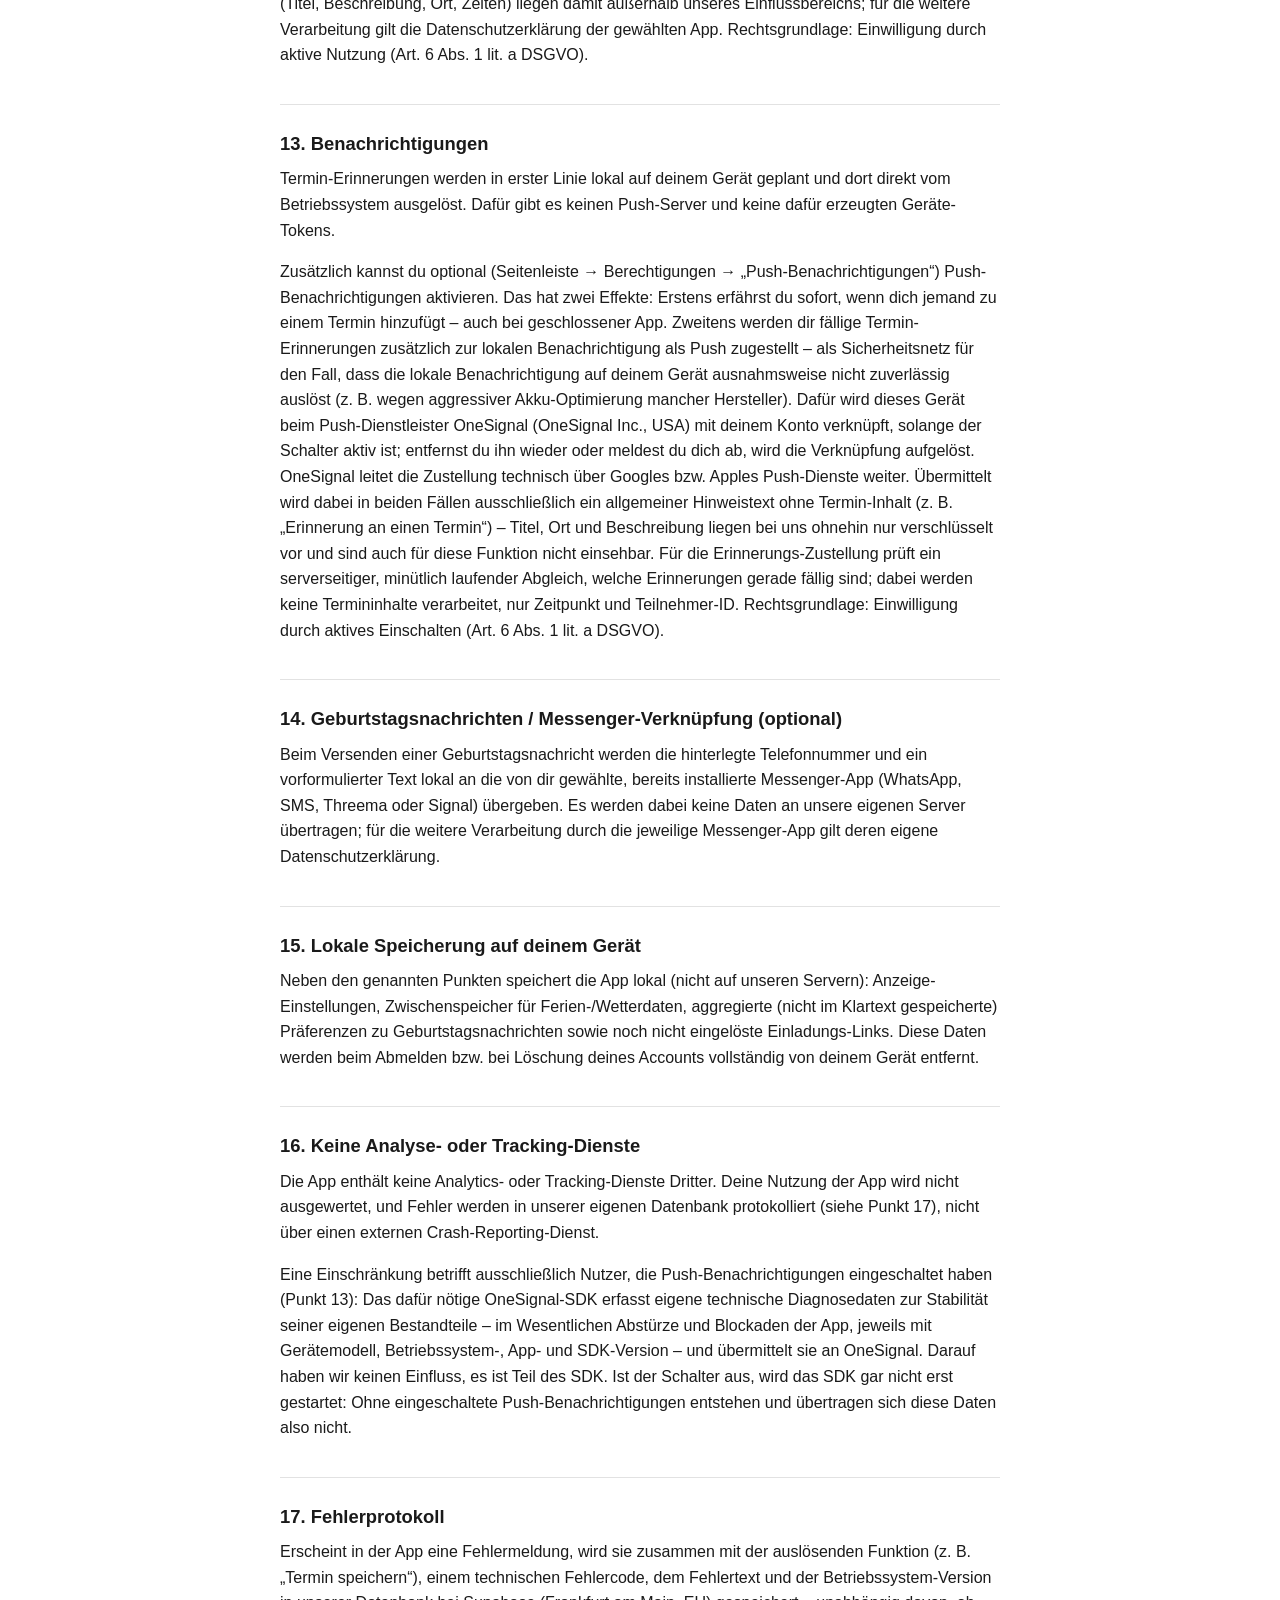
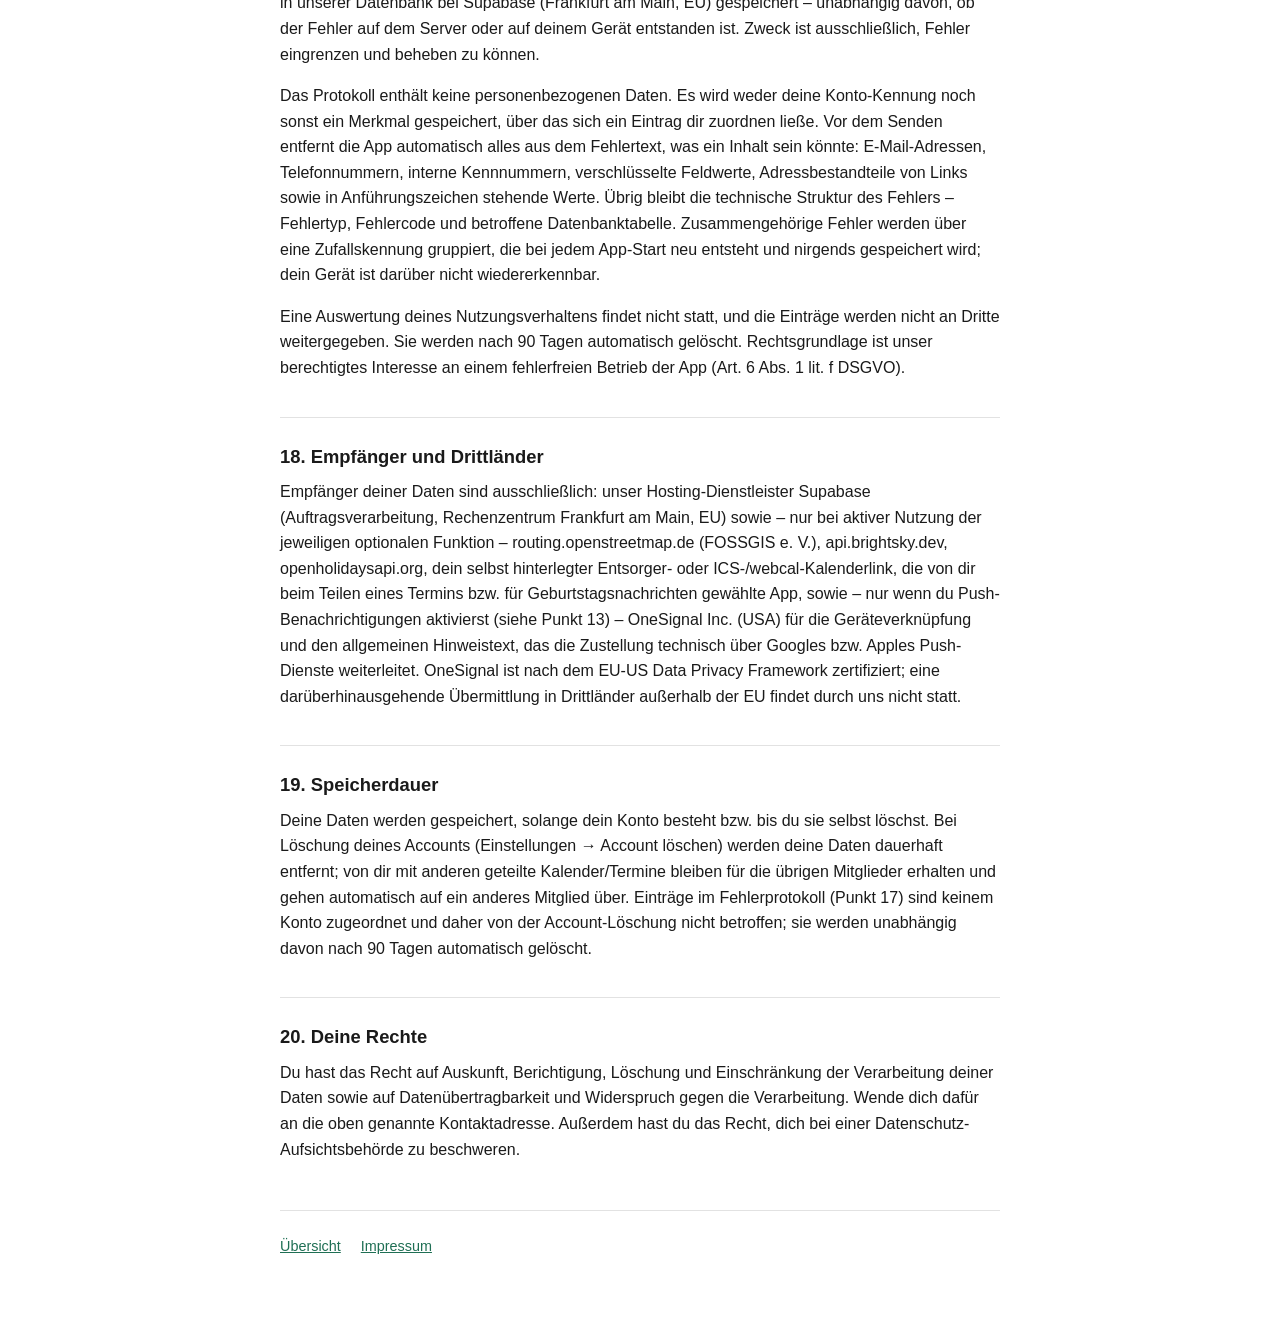
==== commit e98c67bc: "Müllabfuhr ohne Wohnadresse: c-trace-Weg entfernt Der automatische Abruf über web.c-trace.de ist aus" ====
--- a/datenschutz.html
+++ b/datenschutz.html
@@ -31,9 +31,9 @@
 
   <h2>2. Konto &amp; Profil</h2>
   <p>Bei der Registrierung werden E-Mail-Adresse und Anzeigename gespeichert. Zusätzlich
-  können freiwillig ein Bundesland (für Ferienzeiten) sowie eine Adresse (PLZ, Ort, Straße,
-  Hausnummer) bzw. ein eigener Kalender-Link (für automatische Müllabfuhrtermine) hinterlegt
-  werden. Diese Daten werden bei unserem Auftragsverarbeiter Supabase in einem Rechenzentrum
+  können freiwillig ein Bundesland (für Ferienzeiten) sowie ein eigener Kalender-Link (für
+  Müllabfuhrtermine) hinterlegt werden. Eine Wohnadresse wird nicht erhoben. Diese Daten werden
+  bei unserem Auftragsverarbeiter Supabase in einem Rechenzentrum
   in Frankfurt am Main (EU) gespeichert. Rechtsgrundlage ist die Vertragserfüllung (Art. 6
   Abs. 1 lit. b DSGVO, Nutzung der App).</p>
   <p>Hinweis: Mitglieder eines mit dir geteilten Kalenders können deine E-Mail-Adresse und
@@ -63,7 +63,8 @@
 
   <h2>5. Wetteranzeige (optional)</h2>
   <p>Ist die Wetteranzeige aktiviert, werden gerundete GPS-Koordinaten an den Dienst
-  api.open-meteo.com übermittelt, um eine 7-Tage-Vorhersage abzurufen. Rechtsgrundlage:
+  api.brightsky.dev übermittelt, um eine 7-Tage-Vorhersage abzurufen (Bright Sky stellt die
+  offenen Daten des Deutschen Wetterdienstes bereit). Rechtsgrundlage:
   Einwilligung (Art. 6 Abs. 1 lit. a DSGVO).</p>
 
   <h2>6. Ferien- und Feiertage (optional)</h2>
@@ -73,10 +74,11 @@
   Schnittstelle. Es werden dabei keine weiteren personenbezogenen Daten übertragen.</p>
 
   <h2>7. Müllabfuhrtermine (optional)</h2>
-  <p>Beim automatischen Abruf von Müllabfuhrterminen wird deine Adresse (Ort, Straße,
-  Hausnummer) an web.c-trace.de übermittelt, sofern deine Kommune dort hinterlegt ist.
-  Alternativ kannst du einen eigenen, von deinem Entsorger bereitgestellten Kalender-Link
-  hinterlegen – dieser wird dann direkt abgerufen. Rechtsgrundlage: Einwilligung durch aktive
+  <p>Müllabfuhrtermine werden über einen Kalender-Link abgerufen, den du selbst von der Website
+  deines Entsorgers holst und in der App hinterlegst. Dein Gerät ruft diesen Link direkt ab –
+  nicht über unsere Server –, und es wird dabei keine Adresse von dir übermittelt. Der Link
+  selbst wird unverschlüsselt bei unserem Auftragsverarbeiter Supabase gespeichert, damit er
+  beim nächsten Abruf wiederverwendet werden kann. Rechtsgrundlage: Einwilligung durch aktive
   Nutzung (Art. 6 Abs. 1 lit. a DSGVO).</p>
 
   <h2>8. Kontakte-Import für Geburtstage (optional)</h2>
@@ -191,8 +193,8 @@
   <p>Empfänger deiner Daten sind ausschließlich: unser Hosting-Dienstleister Supabase
   (Auftragsverarbeitung, Rechenzentrum Frankfurt am Main, EU) sowie – nur bei aktiver Nutzung
   der jeweiligen optionalen Funktion – routing.openstreetmap.de (FOSSGIS e.&nbsp;V.),
-  api.open-meteo.com,
-  openholidaysapi.org, web.c-trace.de bzw. dein selbst hinterlegter Entsorger- oder
+  api.brightsky.dev,
+  openholidaysapi.org, dein selbst hinterlegter Entsorger- oder
   ICS-/webcal-Kalenderlink, die von dir beim Teilen eines Termins bzw. für
   Geburtstagsnachrichten gewählte App, sowie – nur wenn du Push-Benachrichtigungen aktivierst
   (siehe Punkt 13) – OneSignal Inc. (USA) für die Geräteverknüpfung und den allgemeinen
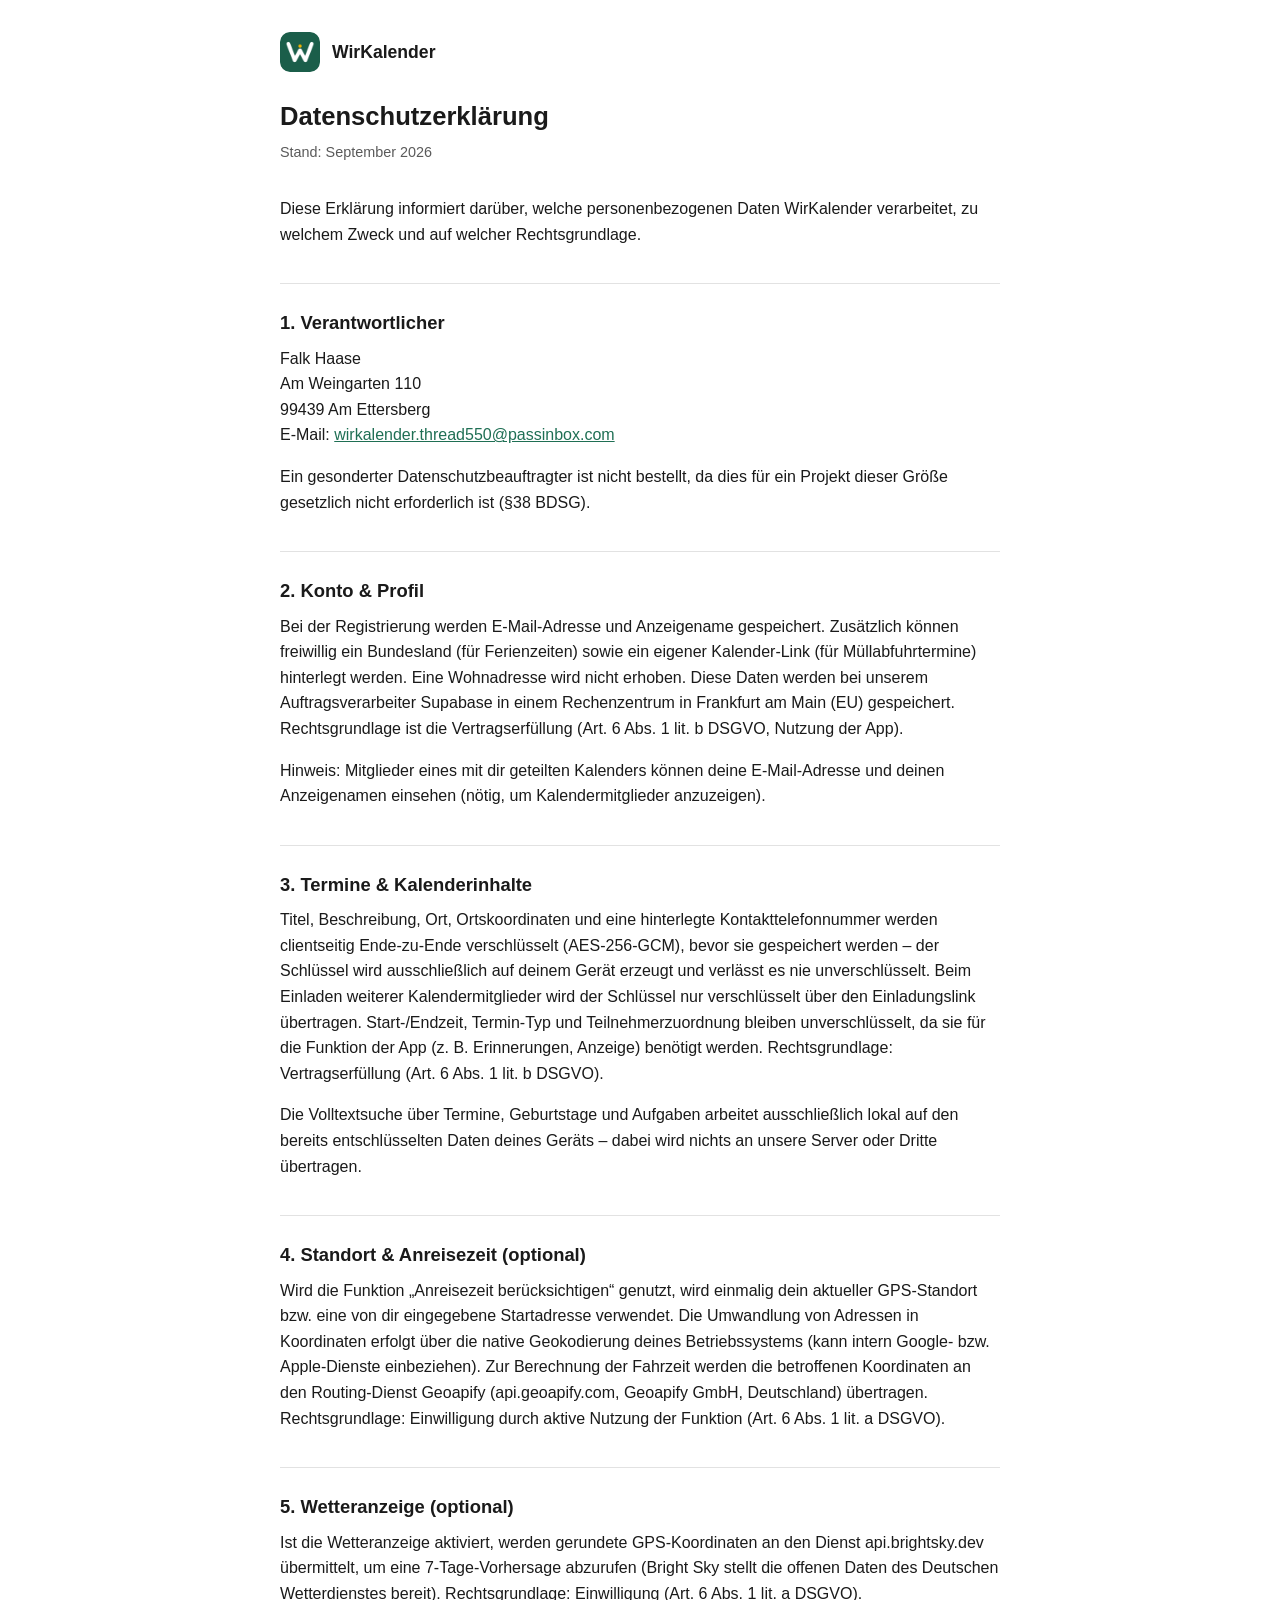
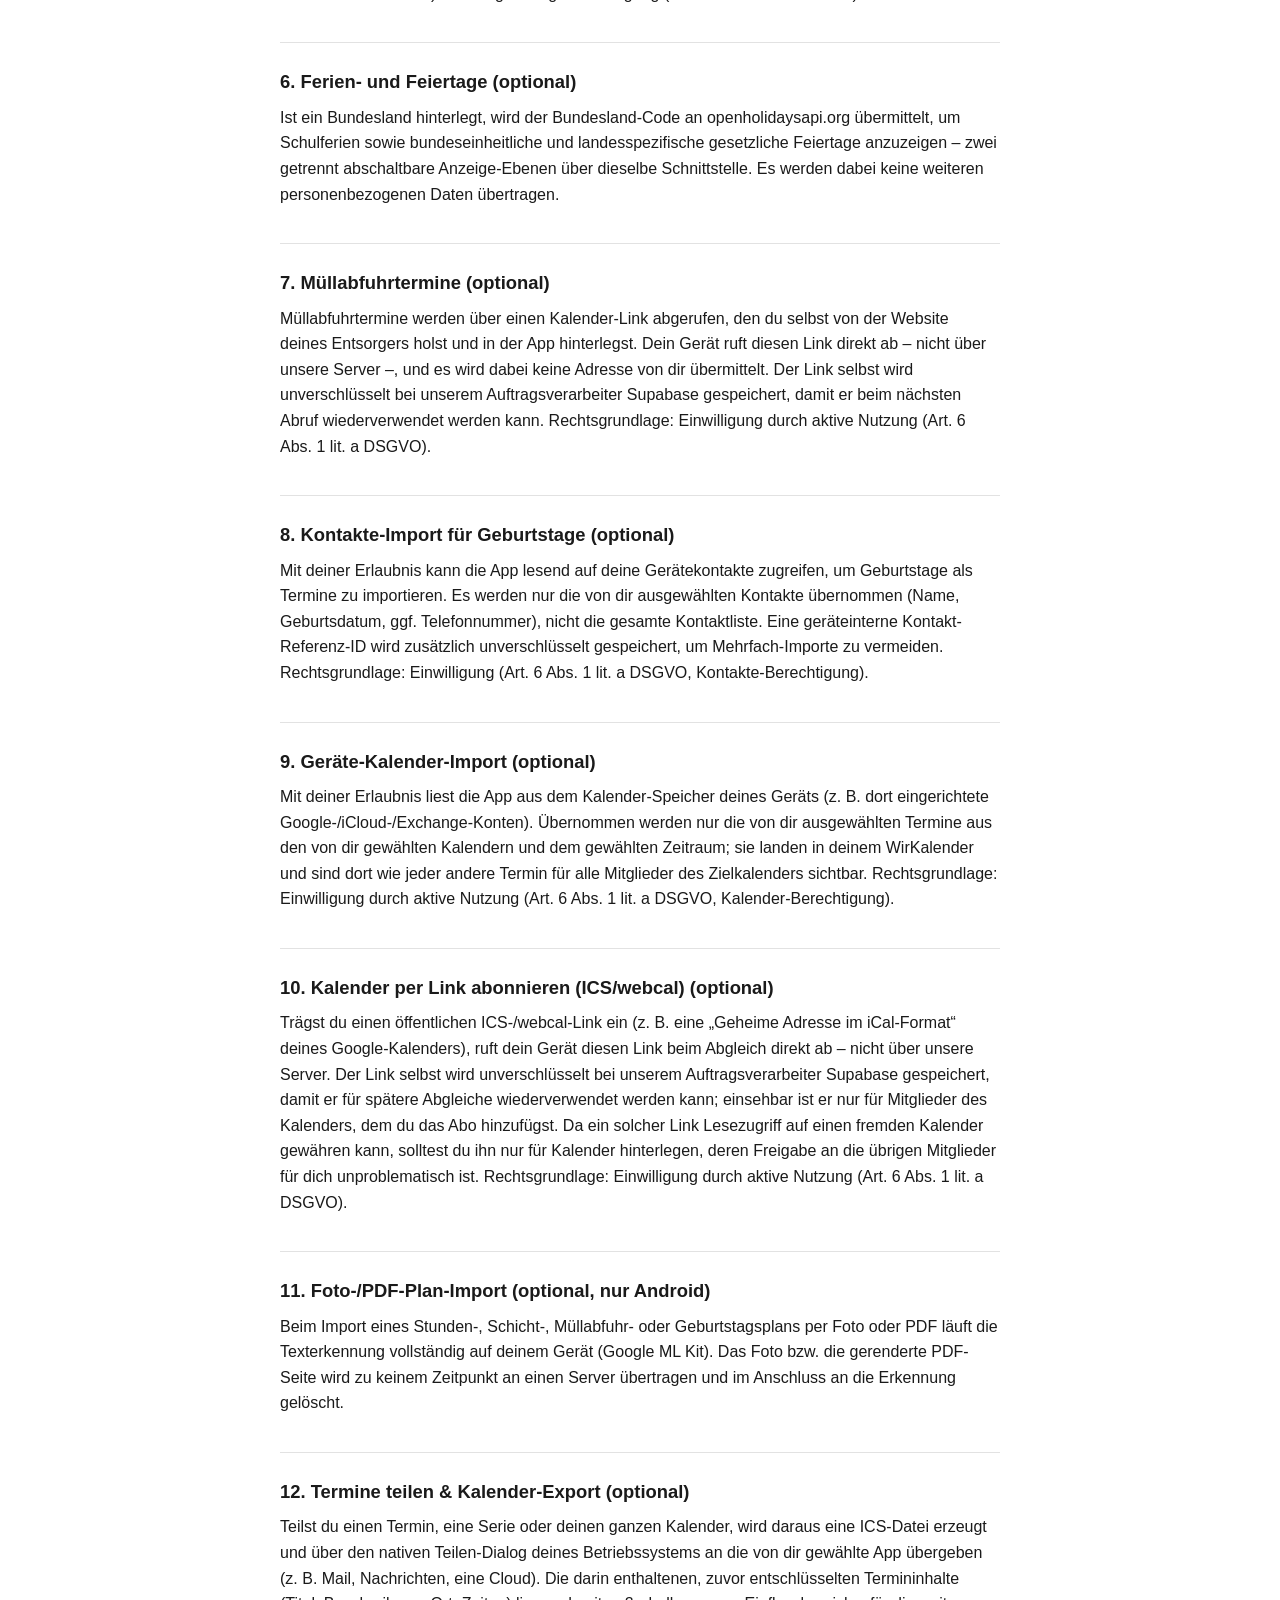
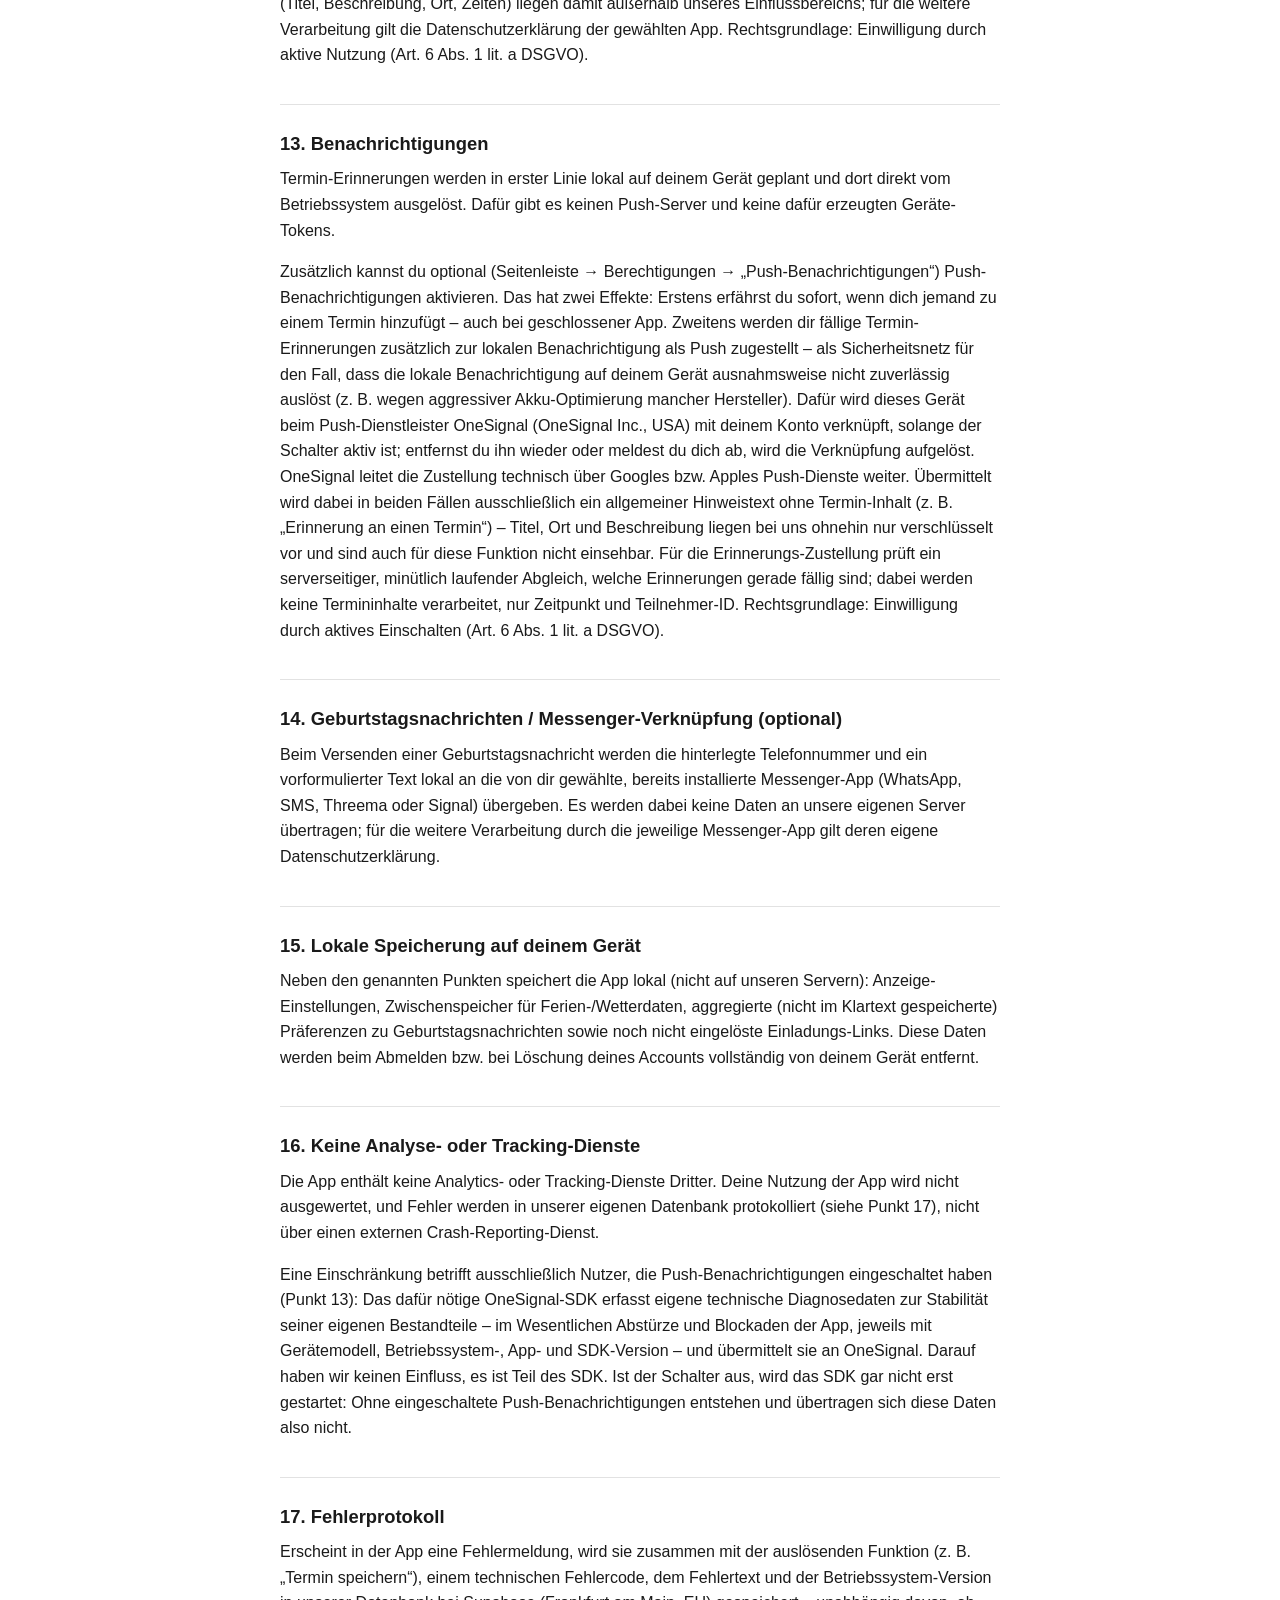
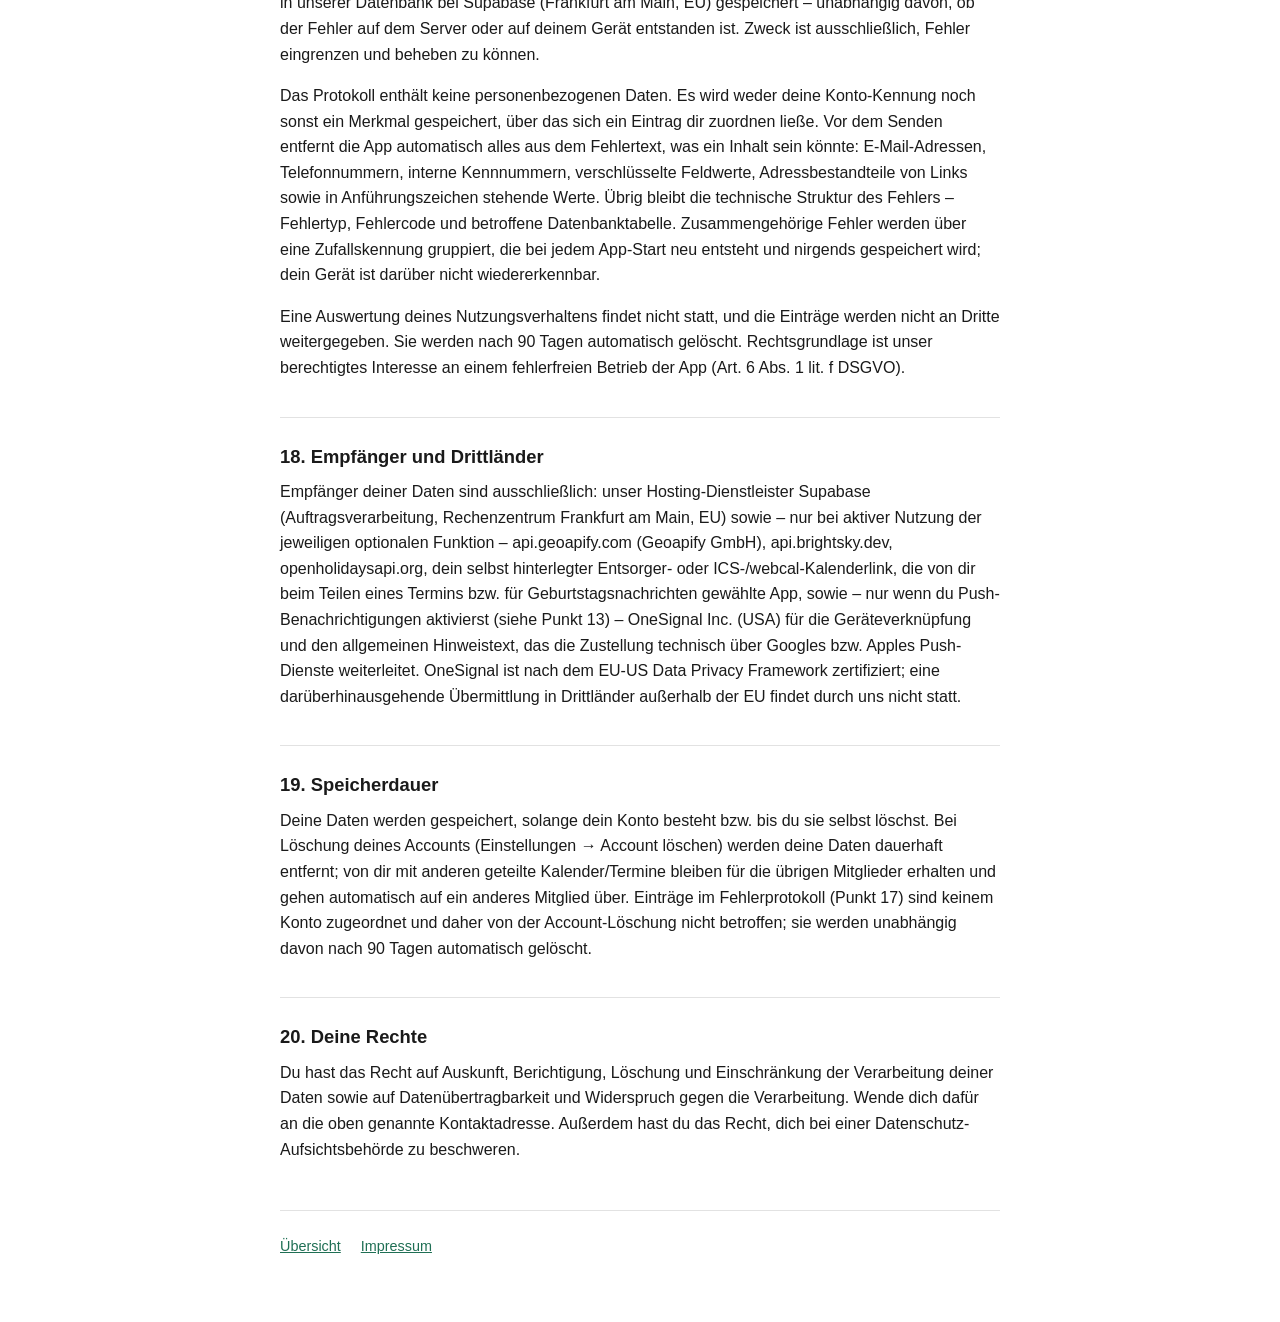
==== commit 2c529e3d: "Routing-Dienst: FOSSGIS durch Geoapify ersetzt Die öffentlichen OSRM-Instanzen der FOSSGIS e.V. sind" ====
--- a/datenschutz.html
+++ b/datenschutz.html
@@ -57,8 +57,8 @@
   GPS-Standort bzw. eine von dir eingegebene Startadresse verwendet. Die Umwandlung von
   Adressen in Koordinaten erfolgt über die native Geokodierung deines Betriebssystems (kann
   intern Google- bzw. Apple-Dienste einbeziehen). Zur Berechnung der Fahrzeit werden die
-  betroffenen Koordinaten an die öffentlichen Routing-Instanzen der FOSSGIS e.&nbsp;V.
-  (routing.openstreetmap.de) übertragen. Rechtsgrundlage: Einwilligung durch aktive Nutzung der
+  betroffenen Koordinaten an den Routing-Dienst Geoapify (api.geoapify.com, Geoapify GmbH,
+  Deutschland) übertragen. Rechtsgrundlage: Einwilligung durch aktive Nutzung der
   Funktion (Art. 6 Abs. 1 lit. a DSGVO).</p>
 
   <h2>5. Wetteranzeige (optional)</h2>
@@ -192,7 +192,7 @@
   <h2>18. Empfänger und Drittländer</h2>
   <p>Empfänger deiner Daten sind ausschließlich: unser Hosting-Dienstleister Supabase
   (Auftragsverarbeitung, Rechenzentrum Frankfurt am Main, EU) sowie – nur bei aktiver Nutzung
-  der jeweiligen optionalen Funktion – routing.openstreetmap.de (FOSSGIS e.&nbsp;V.),
+  der jeweiligen optionalen Funktion – api.geoapify.com (Geoapify GmbH),
   api.brightsky.dev,
   openholidaysapi.org, dein selbst hinterlegter Entsorger- oder
   ICS-/webcal-Kalenderlink, die von dir beim Teilen eines Termins bzw. für
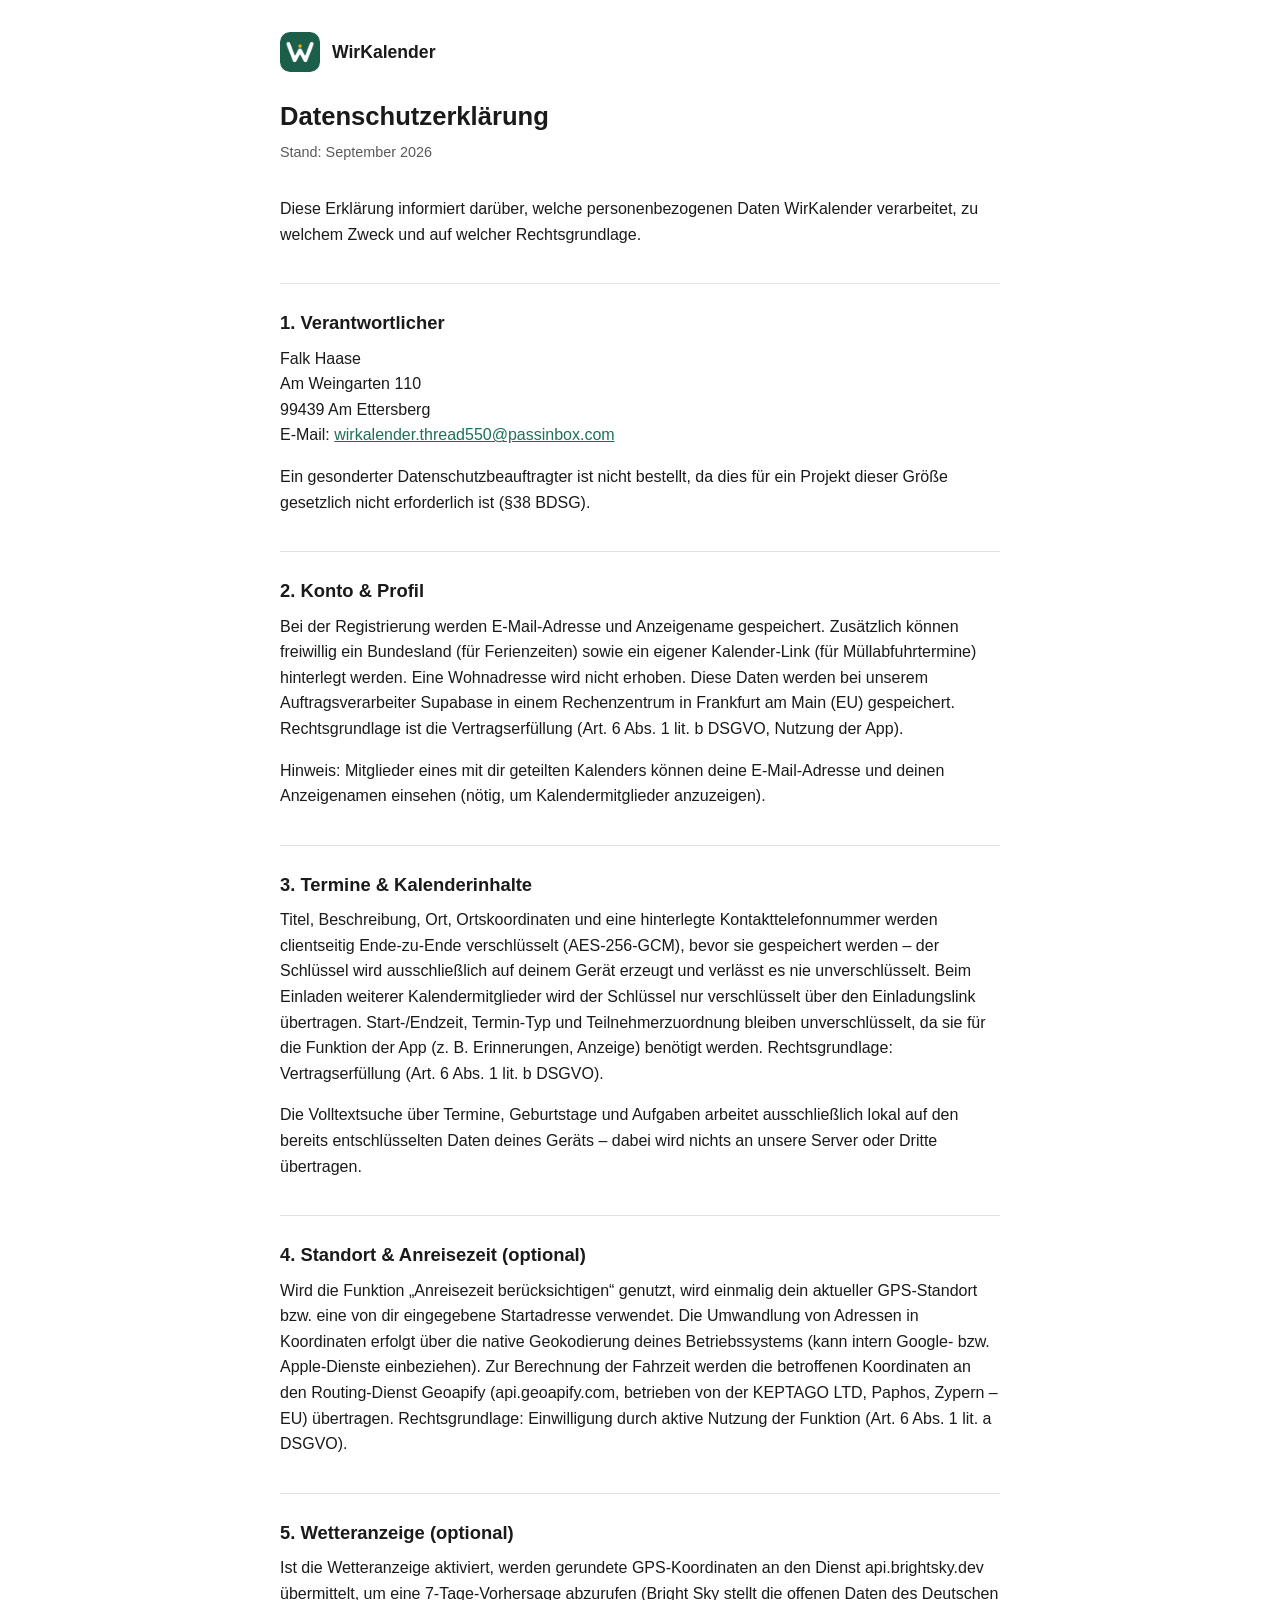
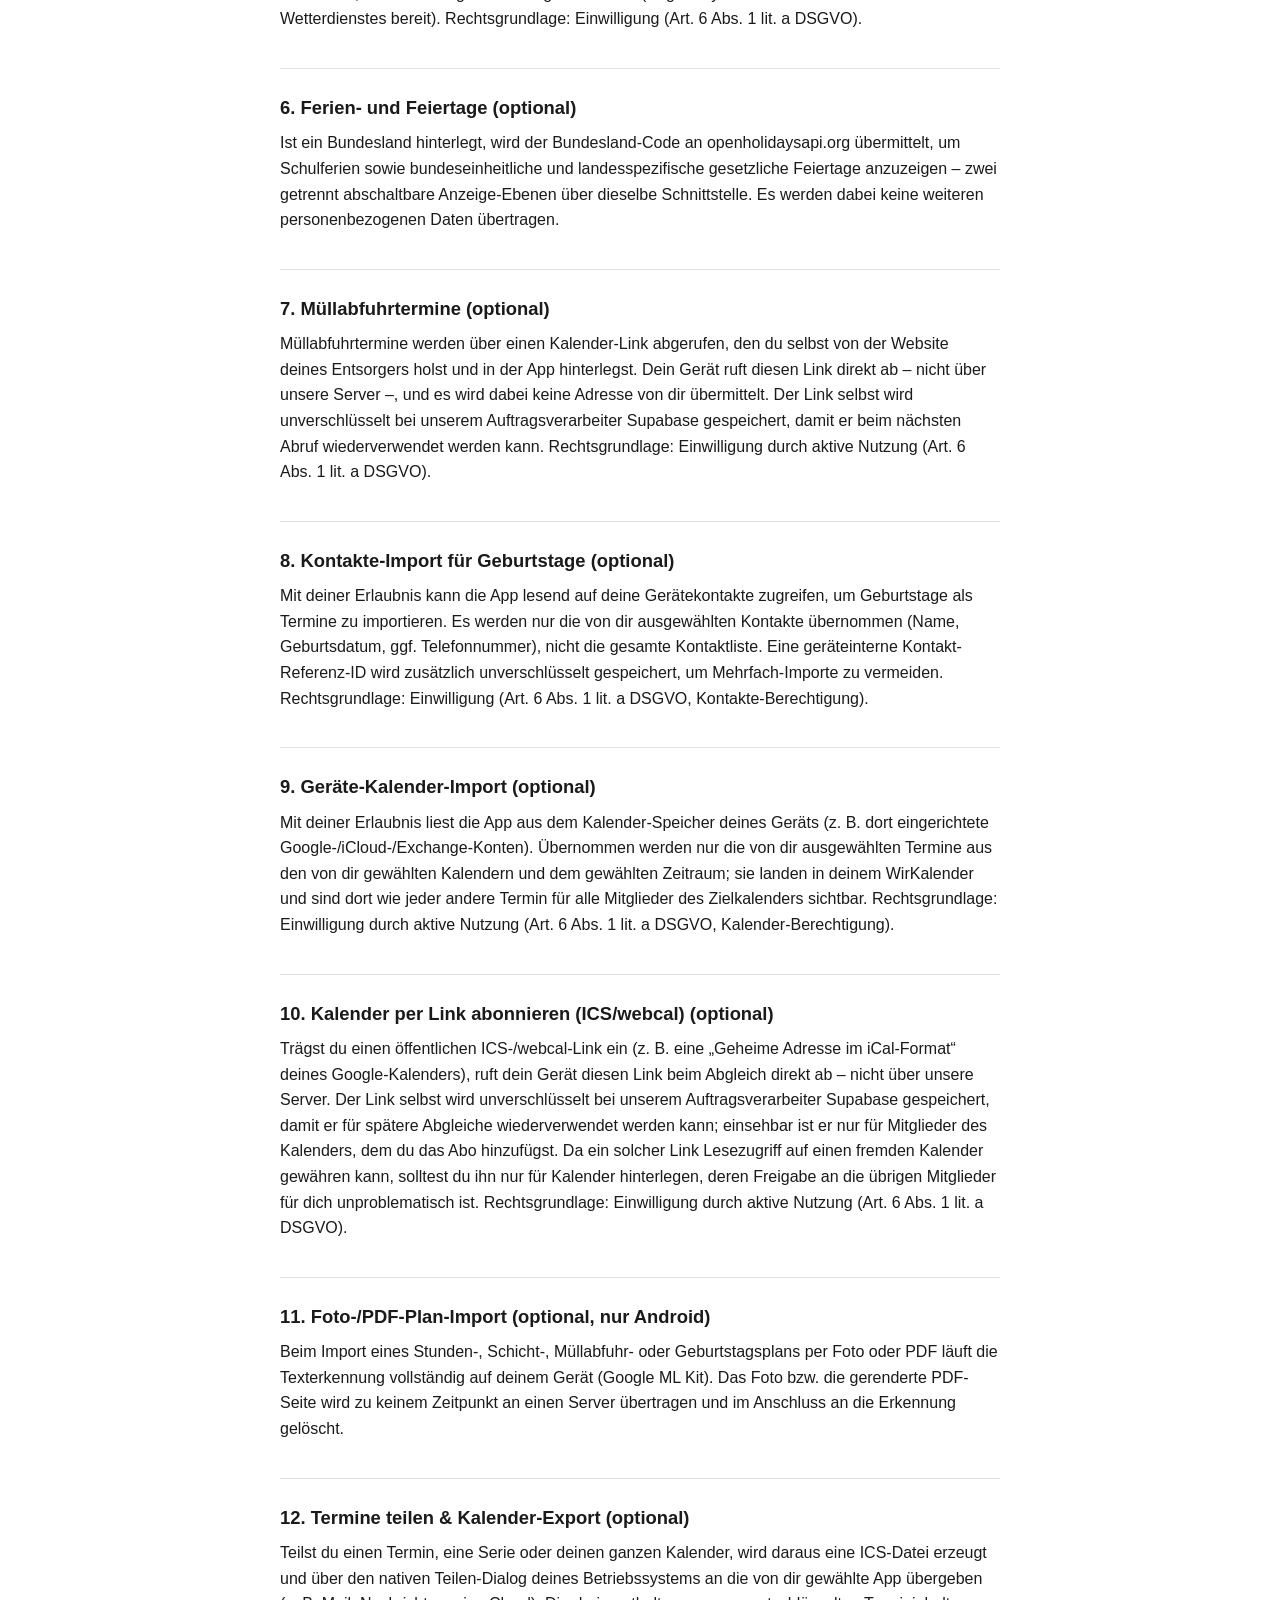
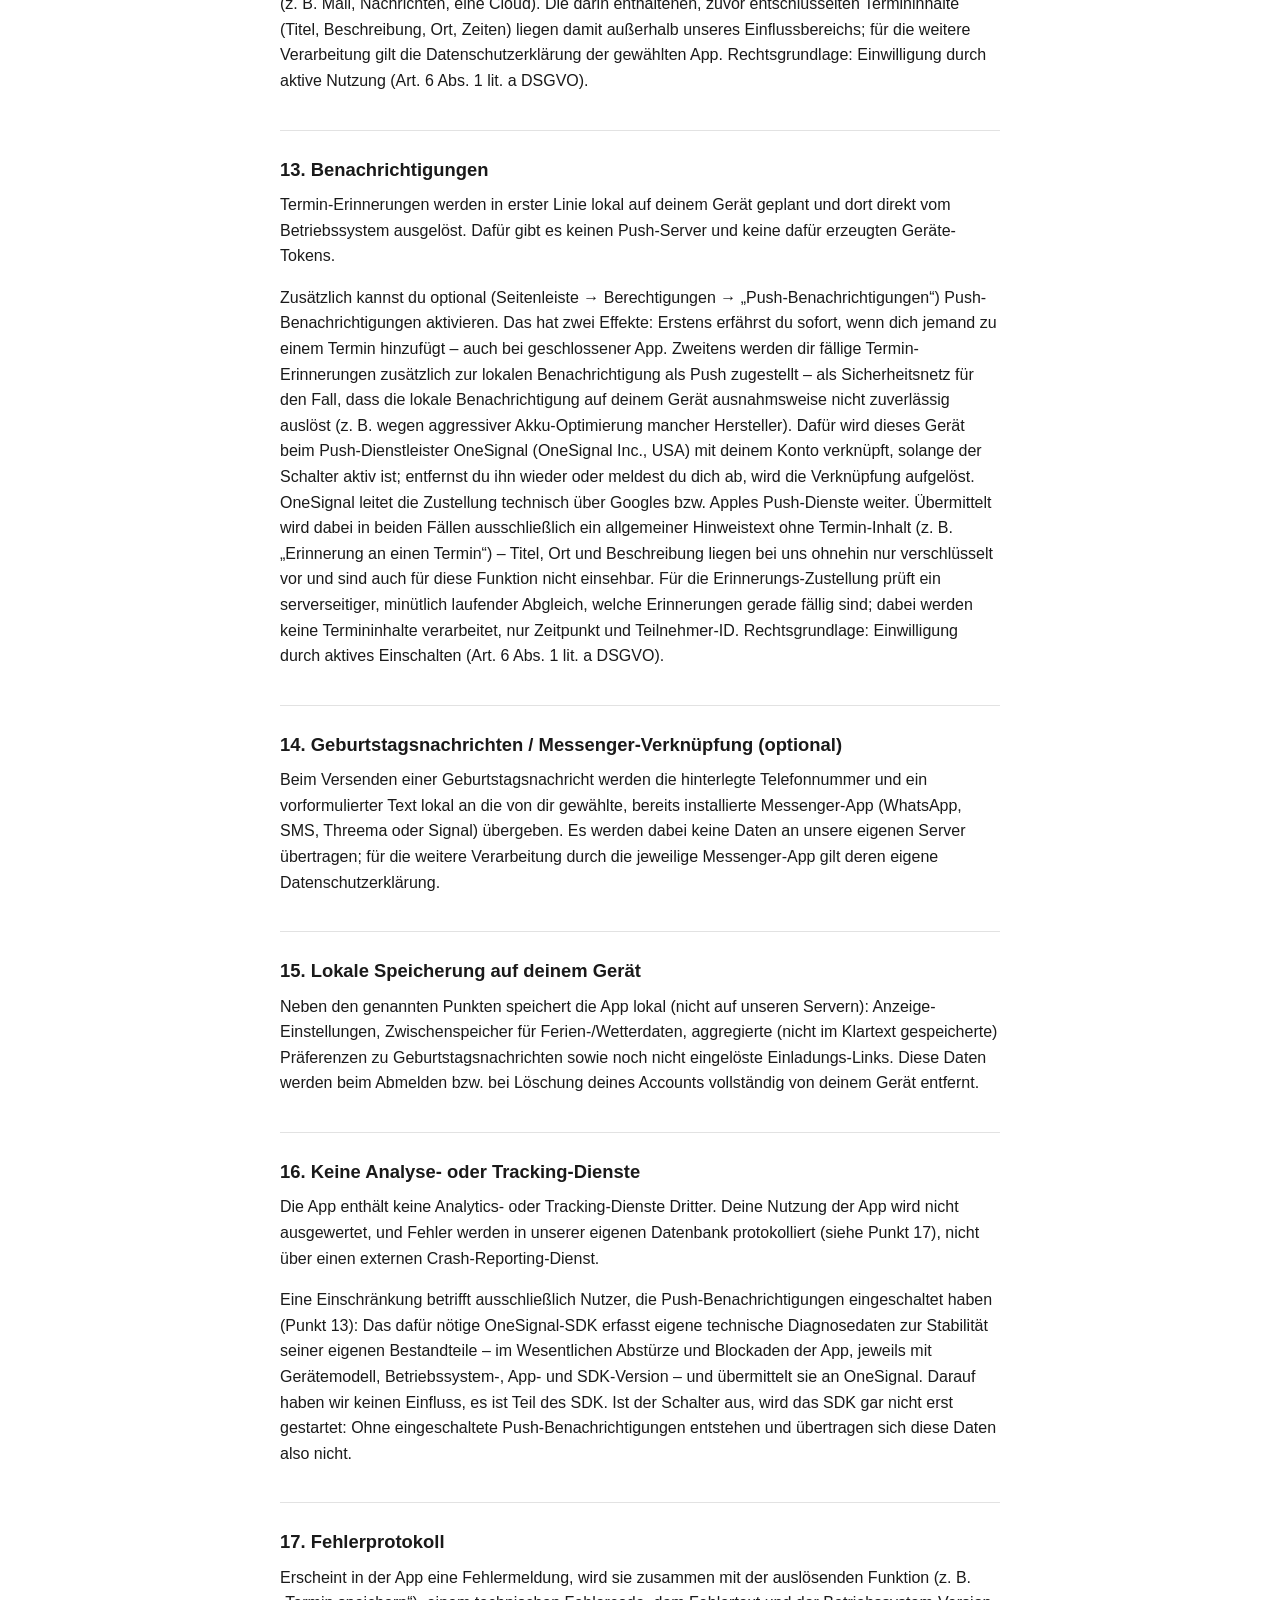
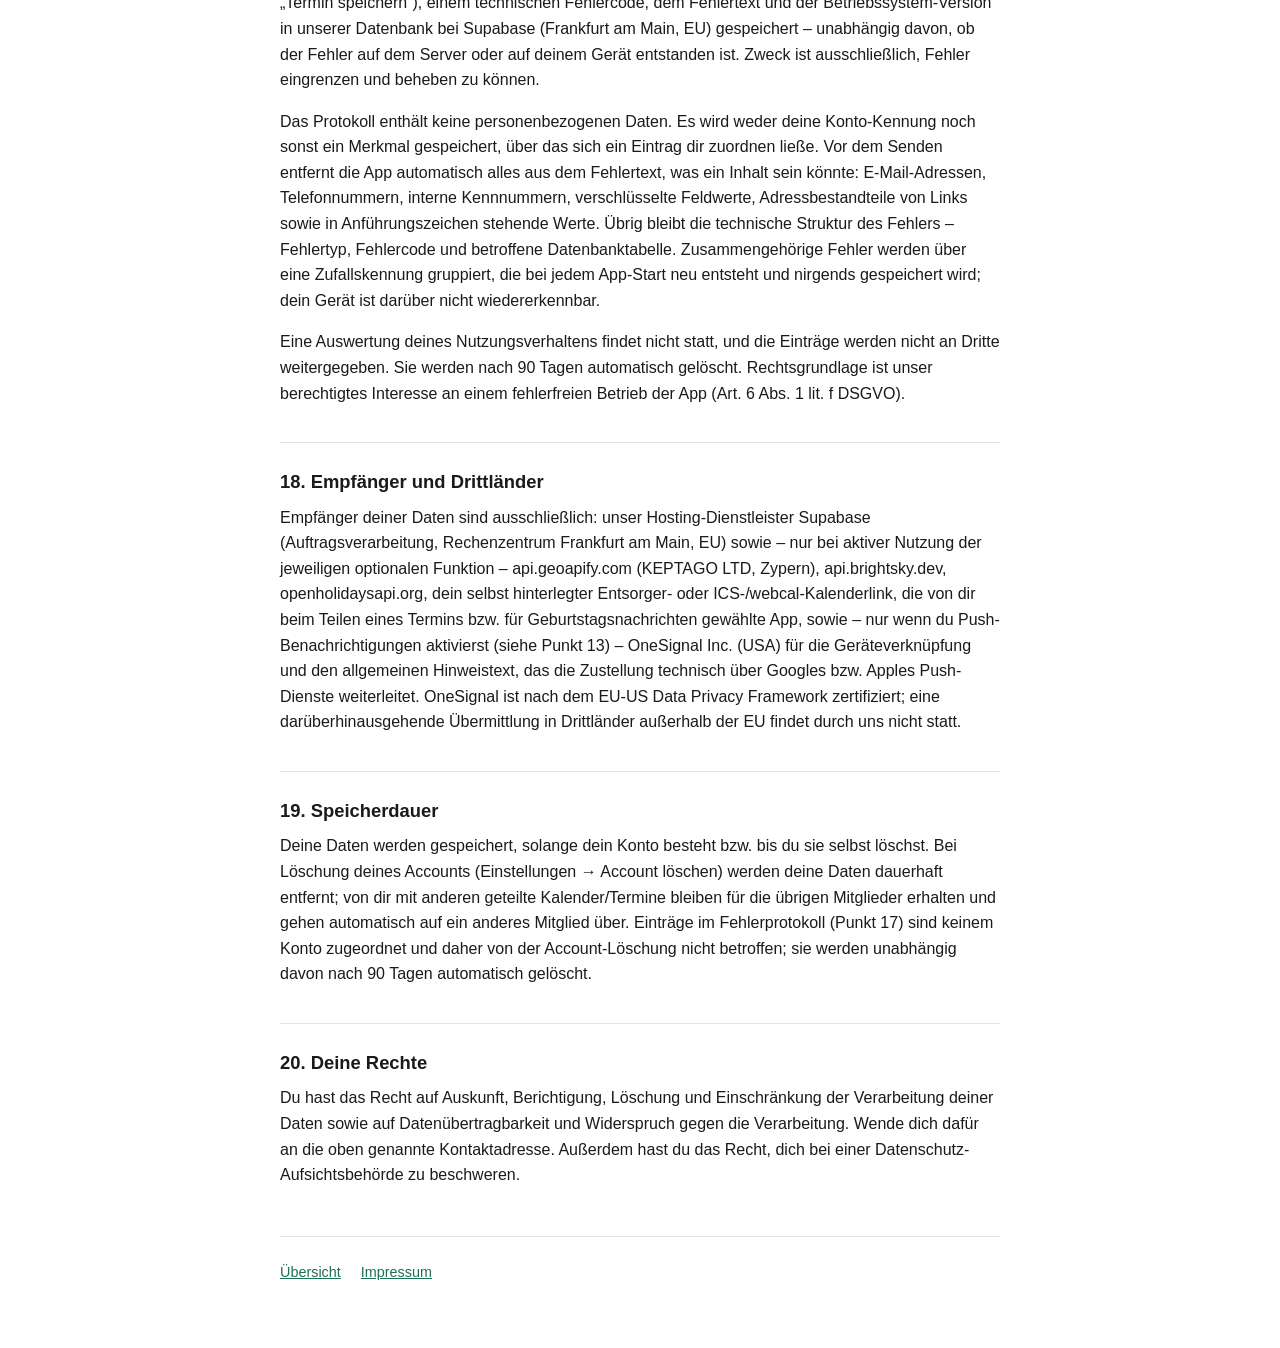
==== commit e4d4eee4: "Korrektur: Routing-Dienst wird von der KEPTAGO LTD (Zypern) betrieben Die vorherige Angabe "Geoapify" ====
--- a/datenschutz.html
+++ b/datenschutz.html
@@ -57,8 +57,9 @@
   GPS-Standort bzw. eine von dir eingegebene Startadresse verwendet. Die Umwandlung von
   Adressen in Koordinaten erfolgt über die native Geokodierung deines Betriebssystems (kann
   intern Google- bzw. Apple-Dienste einbeziehen). Zur Berechnung der Fahrzeit werden die
-  betroffenen Koordinaten an den Routing-Dienst Geoapify (api.geoapify.com, Geoapify GmbH,
-  Deutschland) übertragen. Rechtsgrundlage: Einwilligung durch aktive Nutzung der
+  betroffenen Koordinaten an den Routing-Dienst Geoapify (api.geoapify.com, betrieben von der
+  KEPTAGO LTD, Paphos, Zypern – EU) übertragen. Rechtsgrundlage: Einwilligung durch aktive
+  Nutzung der
   Funktion (Art. 6 Abs. 1 lit. a DSGVO).</p>
 
   <h2>5. Wetteranzeige (optional)</h2>
@@ -192,7 +193,7 @@
   <h2>18. Empfänger und Drittländer</h2>
   <p>Empfänger deiner Daten sind ausschließlich: unser Hosting-Dienstleister Supabase
   (Auftragsverarbeitung, Rechenzentrum Frankfurt am Main, EU) sowie – nur bei aktiver Nutzung
-  der jeweiligen optionalen Funktion – api.geoapify.com (Geoapify GmbH),
+  der jeweiligen optionalen Funktion – api.geoapify.com (KEPTAGO LTD, Zypern),
   api.brightsky.dev,
   openholidaysapi.org, dein selbst hinterlegter Entsorger- oder
   ICS-/webcal-Kalenderlink, die von dir beim Teilen eines Termins bzw. für
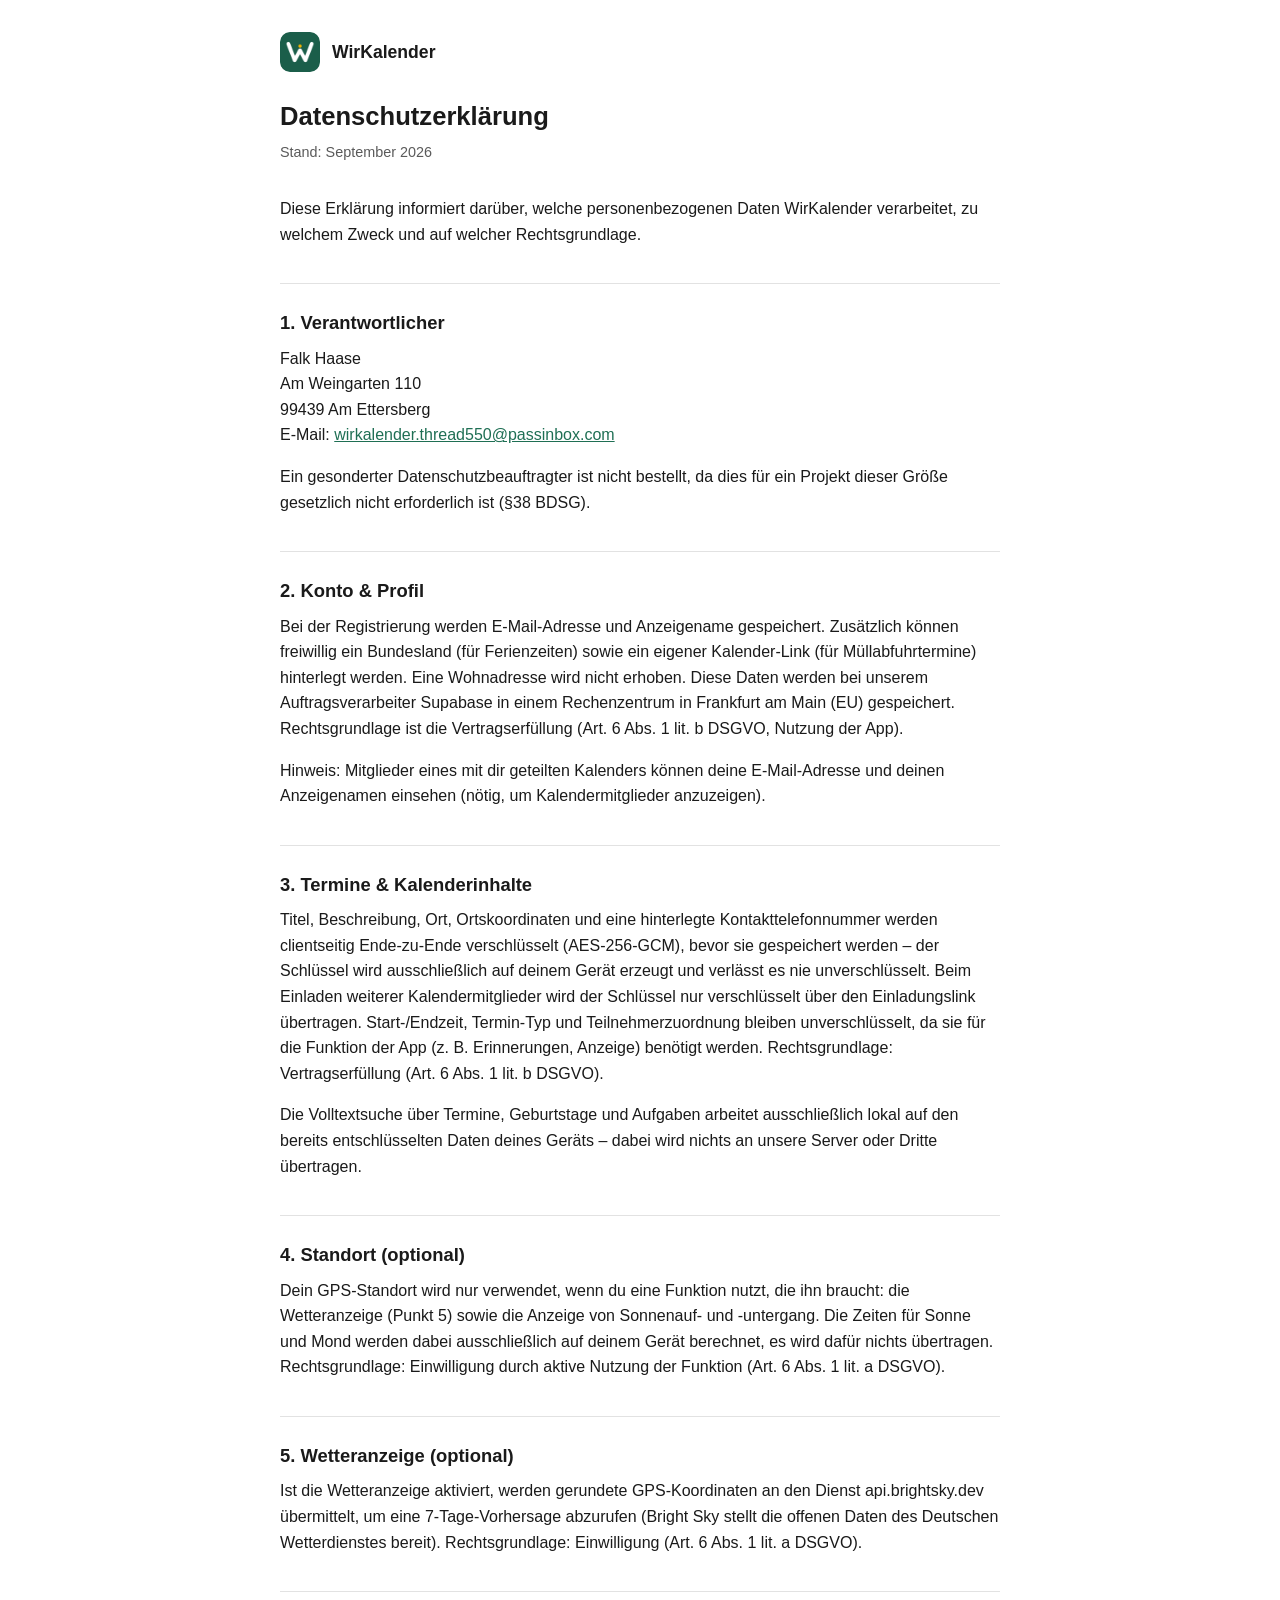
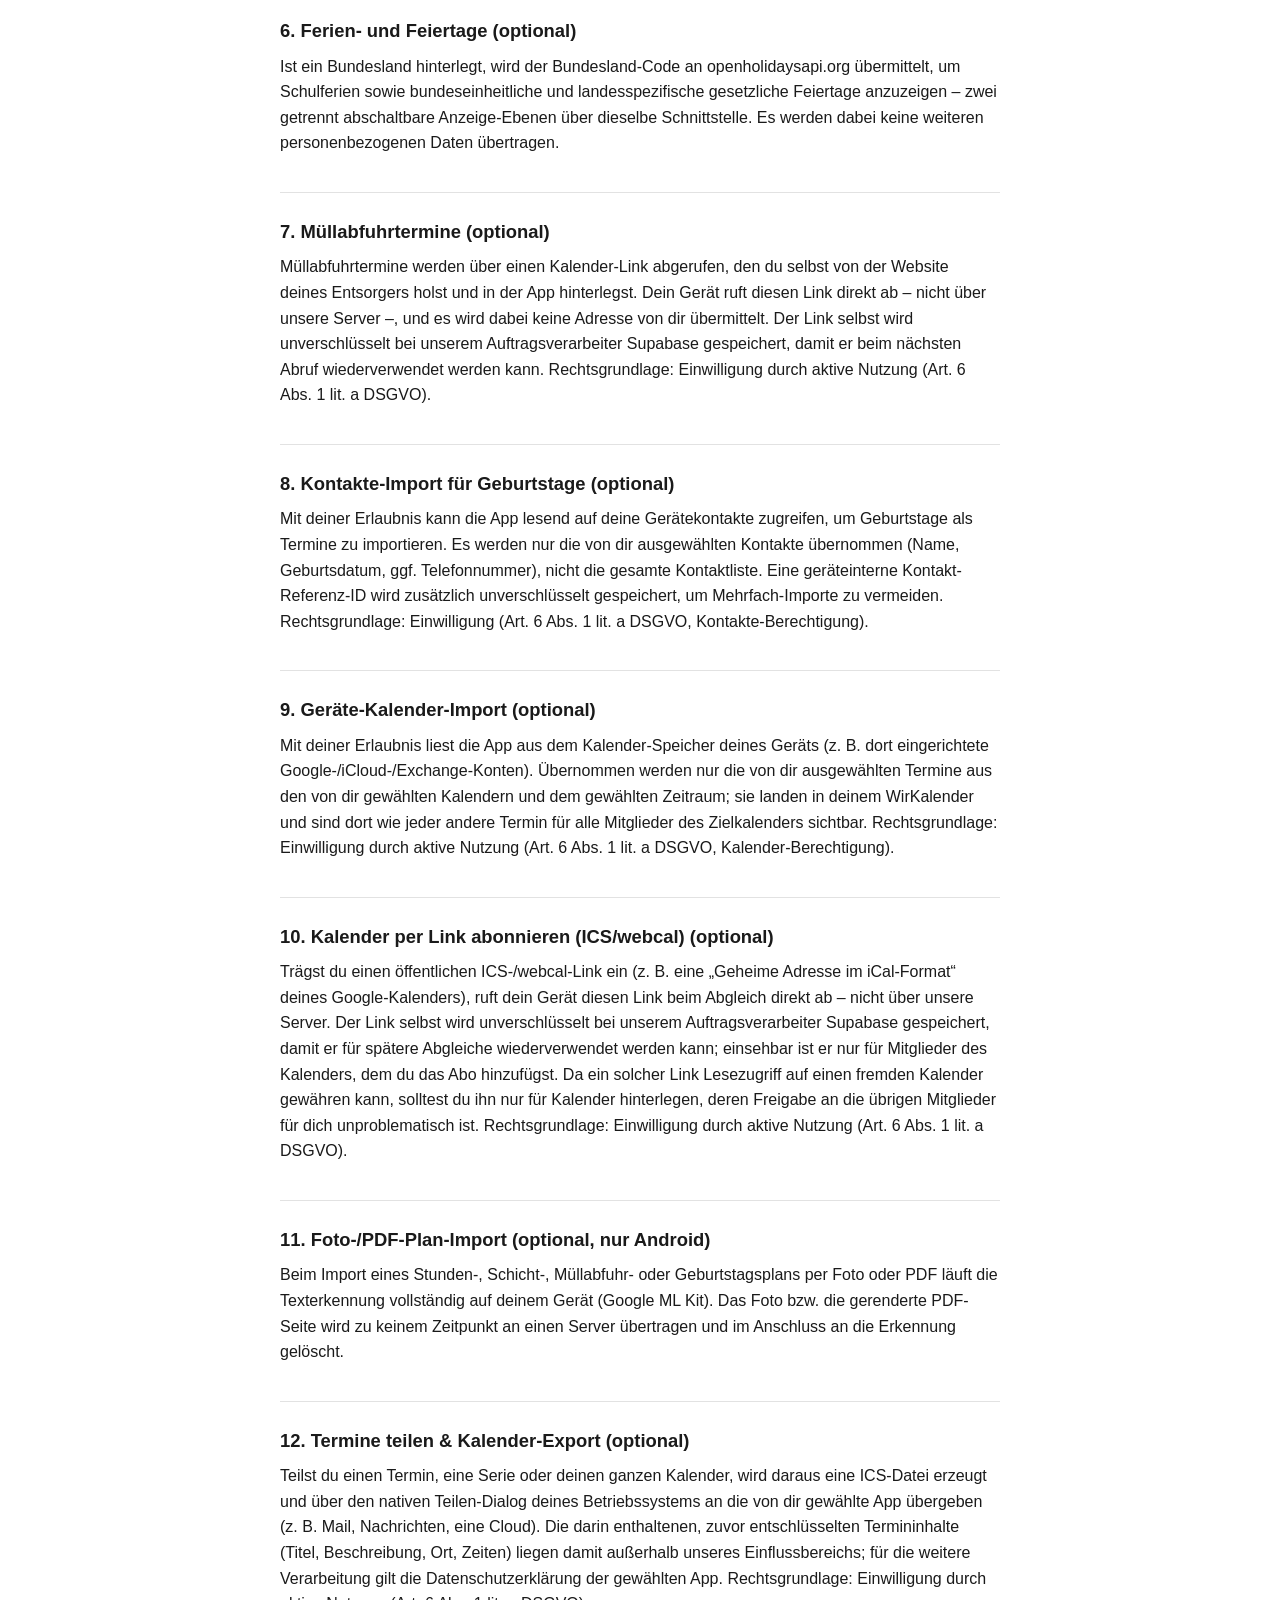
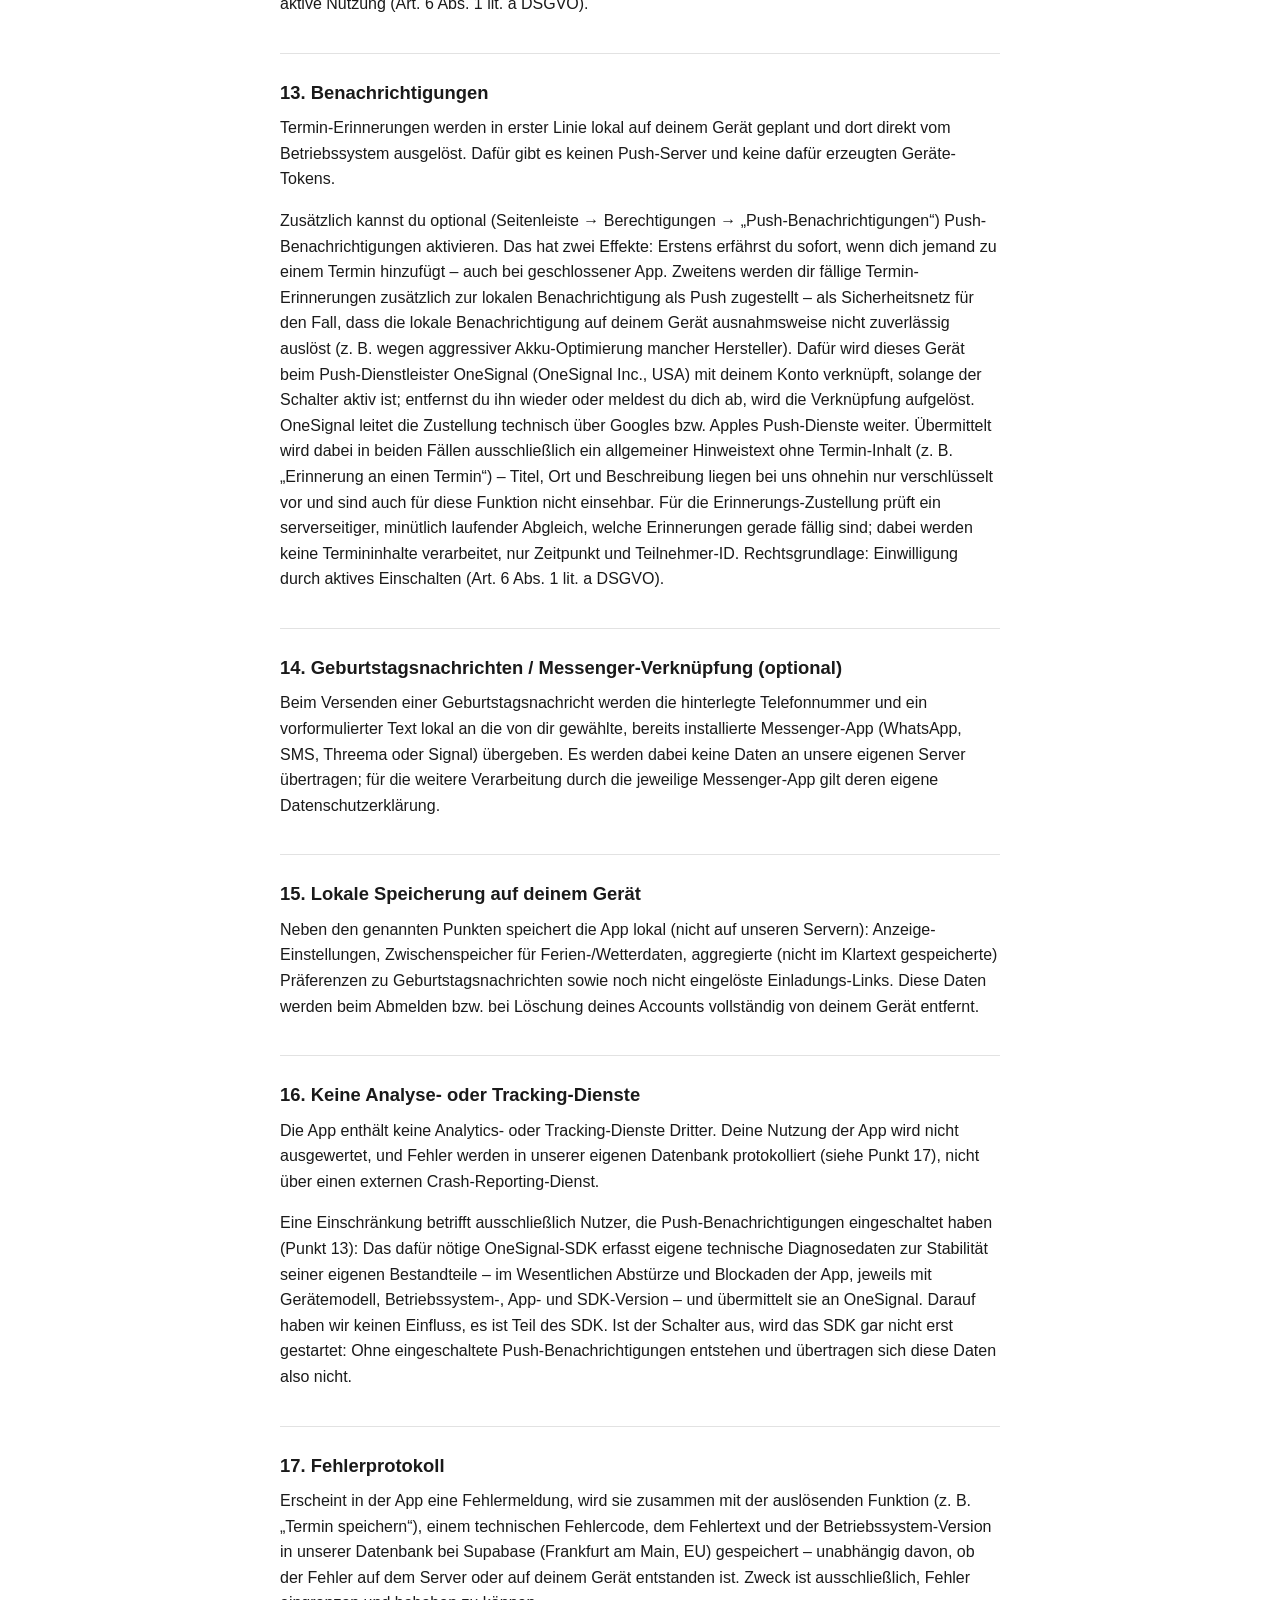
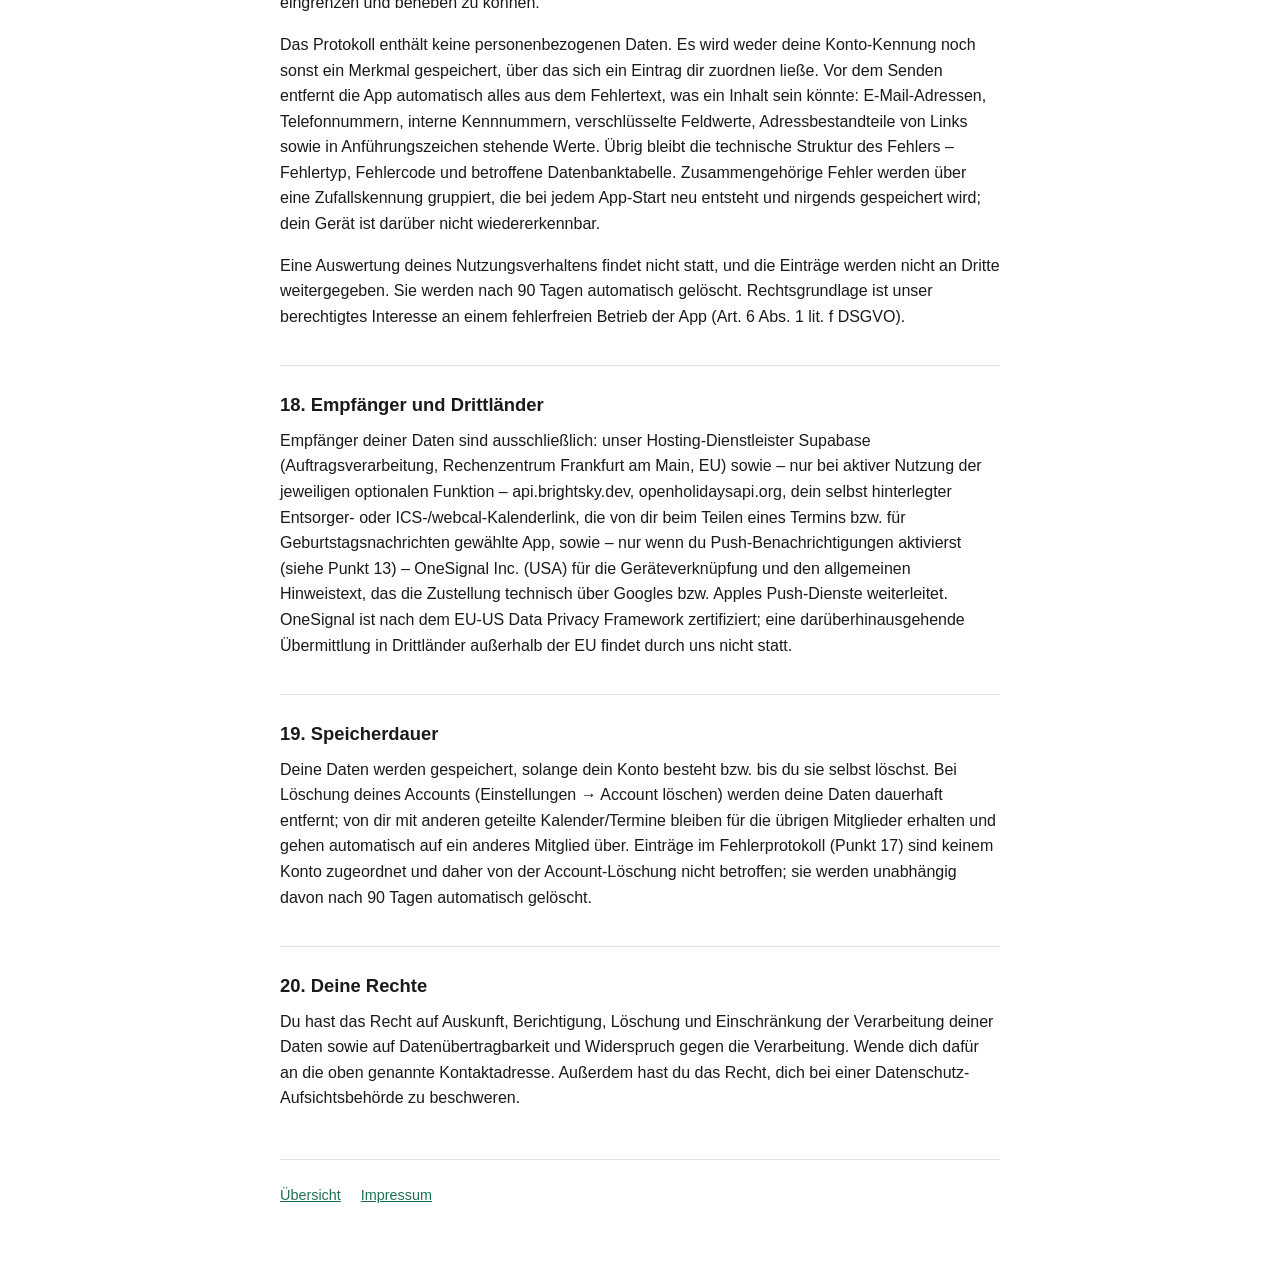
==== commit 064137a2: "Anreisezeit entfernt: Standort-Abschnitt auf verbleibende Nutzung reduziert Die Anreisezeit-Berechnu" ====
--- a/datenschutz.html
+++ b/datenschutz.html
@@ -52,15 +52,12 @@
   auf den bereits entschlüsselten Daten deines Geräts – dabei wird nichts an unsere Server
   oder Dritte übertragen.</p>
 
-  <h2>4. Standort &amp; Anreisezeit (optional)</h2>
-  <p>Wird die Funktion „Anreisezeit berücksichtigen“ genutzt, wird einmalig dein aktueller
-  GPS-Standort bzw. eine von dir eingegebene Startadresse verwendet. Die Umwandlung von
-  Adressen in Koordinaten erfolgt über die native Geokodierung deines Betriebssystems (kann
-  intern Google- bzw. Apple-Dienste einbeziehen). Zur Berechnung der Fahrzeit werden die
-  betroffenen Koordinaten an den Routing-Dienst Geoapify (api.geoapify.com, betrieben von der
-  KEPTAGO LTD, Paphos, Zypern – EU) übertragen. Rechtsgrundlage: Einwilligung durch aktive
-  Nutzung der
-  Funktion (Art. 6 Abs. 1 lit. a DSGVO).</p>
+  <h2>4. Standort (optional)</h2>
+  <p>Dein GPS-Standort wird nur verwendet, wenn du eine Funktion nutzt, die ihn braucht: die
+  Wetteranzeige (Punkt 5) sowie die Anzeige von Sonnenauf- und -untergang. Die Zeiten für Sonne
+  und Mond werden dabei ausschließlich auf deinem Gerät berechnet, es wird dafür nichts
+  übertragen. Rechtsgrundlage: Einwilligung durch aktive Nutzung der Funktion (Art. 6 Abs. 1
+  lit. a DSGVO).</p>
 
   <h2>5. Wetteranzeige (optional)</h2>
   <p>Ist die Wetteranzeige aktiviert, werden gerundete GPS-Koordinaten an den Dienst
@@ -193,7 +190,7 @@
   <h2>18. Empfänger und Drittländer</h2>
   <p>Empfänger deiner Daten sind ausschließlich: unser Hosting-Dienstleister Supabase
   (Auftragsverarbeitung, Rechenzentrum Frankfurt am Main, EU) sowie – nur bei aktiver Nutzung
-  der jeweiligen optionalen Funktion – api.geoapify.com (KEPTAGO LTD, Zypern),
+  der jeweiligen optionalen Funktion –
   api.brightsky.dev,
   openholidaysapi.org, dein selbst hinterlegter Entsorger- oder
   ICS-/webcal-Kalenderlink, die von dir beim Teilen eines Termins bzw. für
